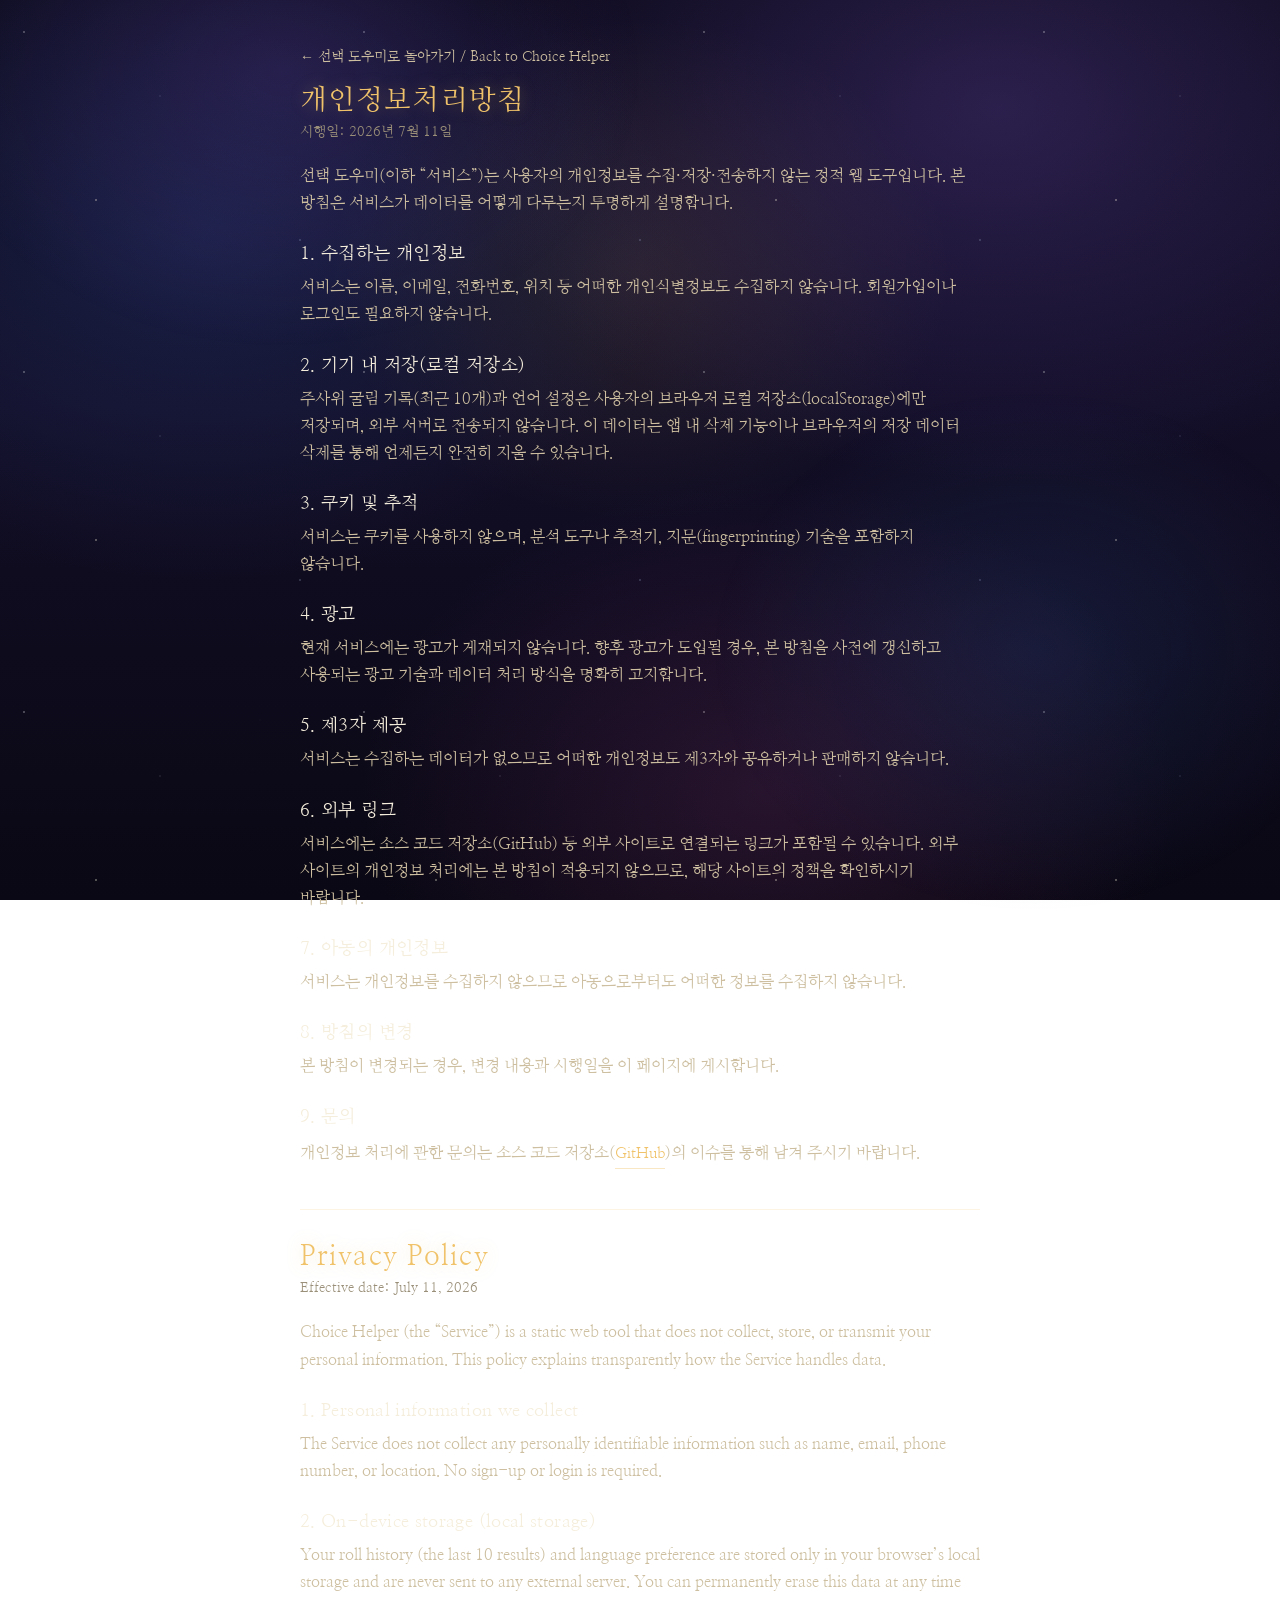
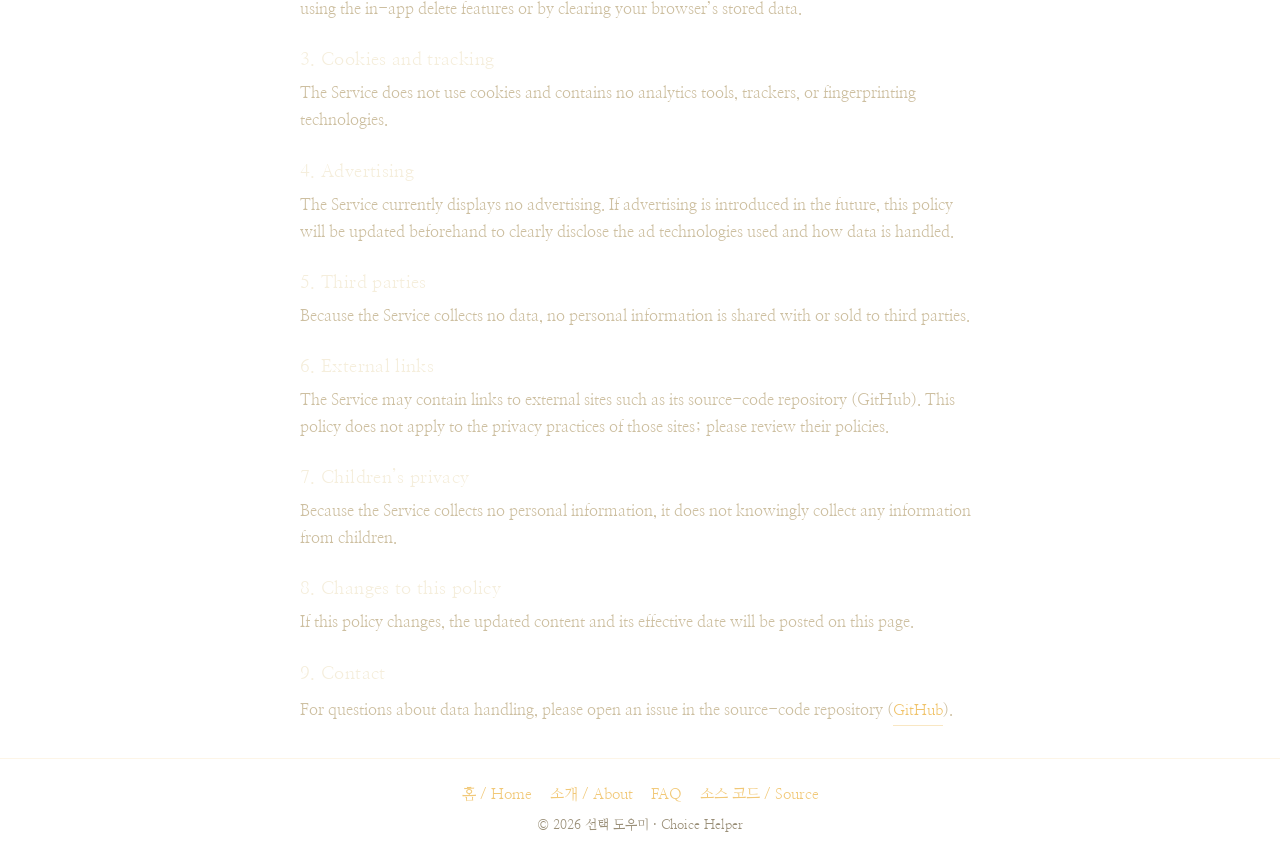
==== privacy.html @ 0b4ac053 "Revamp homepage for content quality (AdSense high-quality-site guidelines) - Add substantial origina" ====
<!DOCTYPE html>
<html lang="ko">
<head>
  <meta charset="UTF-8">
  <meta name="viewport" content="width=device-width, initial-scale=1.0, viewport-fit=cover">
  <meta name="theme-color" content="#0c0a1a">
  <title>개인정보처리방침 · 선택 도우미</title>
  <meta name="description" content="선택 도우미 개인정보처리방침 — 개인정보를 수집·전송하지 않으며, 기록과 설정은 사용자의 기기에만 저장됩니다.">
  <link rel="preload" as="font" type="font/woff2" href="fonts/nanum-myeongjo.woff2" crossorigin>
  <link rel="stylesheet" href="css/styles.css">
</head>
<body>
  <main class="app doc-app">
    <a class="doc-back" href="index.html">← 선택 도우미로 돌아가기 / Back to Choice Helper</a>

    <article class="doc">
      <h1 class="doc-title">개인정보처리방침</h1>
      <p class="doc-meta">시행일: 2026년 7월 11일</p>

      <p class="info-text">선택 도우미(이하 “서비스”)는 사용자의 개인정보를 수집·저장·전송하지 않는 정적 웹 도구입니다. 본 방침은 서비스가 데이터를 어떻게 다루는지 투명하게 설명합니다.</p>

      <h2 class="doc-h2">1. 수집하는 개인정보</h2>
      <p class="info-text">서비스는 이름, 이메일, 전화번호, 위치 등 어떠한 개인식별정보도 수집하지 않습니다. 회원가입이나 로그인도 필요하지 않습니다.</p>

      <h2 class="doc-h2">2. 기기 내 저장(로컬 저장소)</h2>
      <p class="info-text">주사위 굴림 기록(최근 10개)과 언어 설정은 사용자의 브라우저 로컬 저장소(localStorage)에만 저장되며, 외부 서버로 전송되지 않습니다. 이 데이터는 앱 내 삭제 기능이나 브라우저의 저장 데이터 삭제를 통해 언제든지 완전히 지울 수 있습니다.</p>

      <h2 class="doc-h2">3. 쿠키 및 추적</h2>
      <p class="info-text">서비스는 쿠키를 사용하지 않으며, 분석 도구나 추적기, 지문(fingerprinting) 기술을 포함하지 않습니다.</p>

      <h2 class="doc-h2">4. 광고</h2>
      <p class="info-text">현재 서비스에는 광고가 게재되지 않습니다. 향후 광고가 도입될 경우, 본 방침을 사전에 갱신하고 사용되는 광고 기술과 데이터 처리 방식을 명확히 고지합니다.</p>

      <h2 class="doc-h2">5. 제3자 제공</h2>
      <p class="info-text">서비스는 수집하는 데이터가 없으므로 어떠한 개인정보도 제3자와 공유하거나 판매하지 않습니다.</p>

      <h2 class="doc-h2">6. 외부 링크</h2>
      <p class="info-text">서비스에는 소스 코드 저장소(GitHub) 등 외부 사이트로 연결되는 링크가 포함될 수 있습니다. 외부 사이트의 개인정보 처리에는 본 방침이 적용되지 않으므로, 해당 사이트의 정책을 확인하시기 바랍니다.</p>

      <h2 class="doc-h2">7. 아동의 개인정보</h2>
      <p class="info-text">서비스는 개인정보를 수집하지 않으므로 아동으로부터도 어떠한 정보를 수집하지 않습니다.</p>

      <h2 class="doc-h2">8. 방침의 변경</h2>
      <p class="info-text">본 방침이 변경되는 경우, 변경 내용과 시행일을 이 페이지에 게시합니다.</p>

      <h2 class="doc-h2">9. 문의</h2>
      <p class="info-text">개인정보 처리에 관한 문의는 소스 코드 저장소(<a class="info-link" href="https://github.com/sh4213b-debug/choice-helper" target="_blank" rel="noopener">GitHub</a>)의 이슈를 통해 남겨 주시기 바랍니다.</p>

      <hr class="doc-rule">

      <h1 class="doc-title" lang="en">Privacy Policy</h1>
      <p class="doc-meta" lang="en">Effective date: July 11, 2026</p>

      <p class="info-text" lang="en">Choice Helper (the “Service”) is a static web tool that does not collect, store, or transmit your personal information. This policy explains transparently how the Service handles data.</p>

      <h2 class="doc-h2" lang="en">1. Personal information we collect</h2>
      <p class="info-text" lang="en">The Service does not collect any personally identifiable information such as name, email, phone number, or location. No sign-up or login is required.</p>

      <h2 class="doc-h2" lang="en">2. On-device storage (local storage)</h2>
      <p class="info-text" lang="en">Your roll history (the last 10 results) and language preference are stored only in your browser’s local storage and are never sent to any external server. You can permanently erase this data at any time using the in-app delete features or by clearing your browser’s stored data.</p>

      <h2 class="doc-h2" lang="en">3. Cookies and tracking</h2>
      <p class="info-text" lang="en">The Service does not use cookies and contains no analytics tools, trackers, or fingerprinting technologies.</p>

      <h2 class="doc-h2" lang="en">4. Advertising</h2>
      <p class="info-text" lang="en">The Service currently displays no advertising. If advertising is introduced in the future, this policy will be updated beforehand to clearly disclose the ad technologies used and how data is handled.</p>

      <h2 class="doc-h2" lang="en">5. Third parties</h2>
      <p class="info-text" lang="en">Because the Service collects no data, no personal information is shared with or sold to third parties.</p>

      <h2 class="doc-h2" lang="en">6. External links</h2>
      <p class="info-text" lang="en">The Service may contain links to external sites such as its source-code repository (GitHub). This policy does not apply to the privacy practices of those sites; please review their policies.</p>

      <h2 class="doc-h2" lang="en">7. Children’s privacy</h2>
      <p class="info-text" lang="en">Because the Service collects no personal information, it does not knowingly collect any information from children.</p>

      <h2 class="doc-h2" lang="en">8. Changes to this policy</h2>
      <p class="info-text" lang="en">If this policy changes, the updated content and its effective date will be posted on this page.</p>

      <h2 class="doc-h2" lang="en">9. Contact</h2>
      <p class="info-text" lang="en">For questions about data handling, please open an issue in the source-code repository (<a class="info-link" href="https://github.com/sh4213b-debug/choice-helper" target="_blank" rel="noopener">GitHub</a>).</p>
    </article>
  </main>

  <footer class="site-footer">
    <nav class="footer-nav" aria-label="사이트 탐색">
      <a href="index.html">홈 / Home</a>
      <a href="index.html#about">소개 / About</a>
      <a href="index.html#faq">FAQ</a>
      <a href="https://github.com/sh4213b-debug/choice-helper" target="_blank" rel="noopener">소스 코드 / Source</a>
    </nav>
    <p class="footer-copy">© 2026 선택 도우미 · Choice Helper</p>
  </footer>
</body>
</html>
---- css/styles.css ----
/* styles.css — Choice Helper
   콘셉트: "운명의 오라클" — 점술사/크리스털 오브 배경 + 금색·상아 포인트,
   명조(세리프) 타이포. 주사위는 딥 자수정 레진. 모바일 우선. */

/* 명조(세리프) 폰트 — 나눔명조(OFL, 웹 임베드·수정 허용). 로컬 번들, 외부 URL 없음 */
@font-face {
  font-family: 'Nanum Myeongjo';
  src: url('../fonts/nanum-myeongjo.woff2') format('woff2');
  font-weight: 400; font-style: normal; font-display: swap;
}

:root {
  /* 오라클 팔레트 (배경 이미지에서 추출) */
  --bg-base: #14101f;      /* fallback·오버레이 베이스 */
  --gold: #f0c36a;         /* 주 포인트: 타이틀·테두리·버튼·글로우 */
  --gold-deep: #c9932f;    /* hover·보조선 */
  --robe-blue: #2b3a7a;
  --robe-purple: #6b3fa0;  /* 주사위와 연결되는 보조 포인트 */
  --ivory: #f5eedc;        /* 본문 텍스트 */

  /* 기존 참조 유지 (주사위 CSS fallback·연출 등에서 사용) */
  --amethyst: #8b5cf6;
  --amethyst-soft: #a78bfa;
  --pink: #f472b6;
  --pink-bright: #ff7ac2;

  --text: var(--ivory);
  --text-dim: #cdbfa0;
  --text-faint: #9a8f78;
  --card: rgba(24, 18, 40, 0.55);
  --card-border: rgba(240, 195, 106, 0.25);
  --type-card-bg: rgba(24, 18, 40, 0.55);
  --type-card-border: rgba(240, 195, 106, 0.25);
  --radius: 18px;
  --shadow: 0 14px 34px rgba(0, 0, 0, 0.5);
  --serif: 'Nanum Myeongjo', "Apple SD Gothic Neo", "Noto Serif KR", serif;
}

* { box-sizing: border-box; }

/* 폼 요소(button/input 등)는 기본적으로 폰트를 상속하지 않으므로 강제 상속 */
button, input, select, textarea { font-family: inherit; }

html, body {
  margin: 0;
  padding: 0;
  min-height: 100%;
}

body {
  font-family: var(--serif);
  color: var(--text);
  /* 우주·신비 콘셉트(참고 이미지: 별하늘 속 천체) — 모두 절차적(외부 이미지 없음).
     레이어: 성운 구름 · 은은한 금빛 천체광 · 미세 별먼지 · 심우주 베이스 그라디언트 */
  background:
    radial-gradient(900px 620px at 78% 12%, rgba(120, 84, 200, 0.28), transparent 60%),
    radial-gradient(760px 560px at 16% 26%, rgba(46, 74, 150, 0.30), transparent 62%),
    radial-gradient(680px 520px at 60% 88%, rgba(150, 60, 130, 0.20), transparent 60%),
    radial-gradient(520px 420px at 50% 30%, rgba(240, 195, 106, 0.10), transparent 60%),
    /* 미세 별먼지 (촘촘한 작은 별) */
    radial-gradient(1px 1px at 40px 60px, rgba(255,255,255,0.75), transparent 60%),
    radial-gradient(1px 1px at 130px 30px, rgba(214,226,255,0.7), transparent 60%),
    radial-gradient(1px 1px at 80px 150px, rgba(255,244,214,0.7), transparent 60%),
    radial-gradient(1px 1px at 190px 110px, rgba(255,255,255,0.6), transparent 60%),
    linear-gradient(180deg, #0c0a1a 0%, #120e26 45%, #0a0814 100%);
  background-size:
    100% 100%, 100% 100%, 100% 100%, 100% 100%,
    220px 220px, 220px 220px, 220px 220px, 220px 220px,
    100% 100%;
  background-attachment: fixed;
  -webkit-font-smoothing: antialiased;
}

/* 큰 별 레이어 — 은은하게 반짝임(트윙클) */
body::before {
  content: '';
  position: fixed;
  inset: 0;
  z-index: -10;
  pointer-events: none;
  background-image:
    radial-gradient(1.6px 1.6px at 24px 32px, rgba(255,255,255,0.95), transparent 60%),
    radial-gradient(1.3px 1.3px at 160px 96px, rgba(220,230,255,0.85), transparent 60%),
    radial-gradient(1.8px 1.8px at 96px 200px, rgba(255,246,220,0.9), transparent 60%),
    radial-gradient(1.2px 1.2px at 260px 40px, rgba(255,255,255,0.8), transparent 60%),
    radial-gradient(1.5px 1.5px at 300px 240px, rgba(206,224,255,0.85), transparent 60%);
  background-size: 340px 340px;
  animation: star-twinkle 5.5s ease-in-out infinite;
}
@keyframes star-twinkle {
  0%, 100% { opacity: 0.55; }
  50%      { opacity: 1; }
}

/* 성운 하이라이트 — 아주 느리게 흐르는 천체광 */
body::after {
  content: '';
  position: fixed;
  inset: -20%;
  z-index: -9;
  pointer-events: none;
  background:
    radial-gradient(600px 460px at 30% 20%, rgba(122, 79, 200, 0.20), transparent 60%),
    radial-gradient(520px 420px at 72% 66%, rgba(56, 96, 176, 0.18), transparent 62%);
  animation: nebula-drift 28s ease-in-out infinite alternate;
}
@keyframes nebula-drift {
  0%   { transform: translate3d(0, 0, 0) scale(1); }
  100% { transform: translate3d(-3%, 2%, 0) scale(1.06); }
}

.app {
  max-width: 480px;
  margin: 0 auto;
  padding: calc(env(safe-area-inset-top) + 32px) 20px
           calc(env(safe-area-inset-bottom) + 32px);
  min-height: 100vh;
  display: flex;
  flex-direction: column;
}

.is-hidden { display: none !important; }

/* 우상단 KO/EN 토글 (§2.7) */
.lang-toggle {
  position: fixed;
  top: calc(env(safe-area-inset-top) + 14px);
  right: calc(env(safe-area-inset-right) + 16px);
  z-index: 20;
  min-width: 46px;
  padding: 7px 12px;
  border-radius: 999px;
  border: 1px solid var(--card-border);
  background: rgba(24, 18, 40, 0.6);
  -webkit-backdrop-filter: blur(8px);
  backdrop-filter: blur(8px);
  color: var(--gold);
  font-family: var(--serif);
  font-size: 16px;
  letter-spacing: 0.05em;
  cursor: pointer;
  transition: border-color 0.2s ease, background 0.2s ease;
}
.lang-toggle:hover { border-color: rgba(240, 195, 106, 0.6); }

.screen {
  flex: 1;
  display: flex;
  flex-direction: column;
}

/* ── 헤더 (명조 세리프) ── */
.app-header { text-align: center; margin-bottom: 24px; }

.app-title {
  font-family: var(--serif);
  font-size: 34px;
  font-weight: 400;
  line-height: 1.1;
  margin: 0 0 4px;
  letter-spacing: 0.06em;
  color: var(--gold);
  text-shadow: 0 0 18px rgba(240, 195, 106, 0.5), 0 2px 6px rgba(0, 0, 0, 0.5);
}

.screen-title {
  font-family: var(--serif);
  font-size: 25px;
  font-weight: 400;
  margin: 0 0 2px;
  letter-spacing: 0.04em;
  color: var(--gold);
  text-shadow: 0 0 14px rgba(240, 195, 106, 0.35);
}

.app-subtitle {
  margin: 0;
  color: var(--text-dim);
  font-size: 15px;
  letter-spacing: 0.02em;
}

/* ── 선택 타입 카드 (가로 배치, §3.2) ── */
/* 데스크톱·태블릿: 한 줄 4개 / 좁은 모바일(≤480px): 2×2 */
.type-grid {
  display: grid;
  grid-template-columns: repeat(2, minmax(0, 1fr)); /* 2×2, 네 카드 항상 동일 폭 */
  justify-items: stretch;
  gap: 14px;
  width: 100%;
  max-width: 360px;   /* 카드 그룹을 아담하게 묶어 화면 정중앙 배치 */
  margin: 0 auto;     /* 수평 정중앙 (수직 정렬은 히어로가 담당) */
}

/* 반투명 다크 글래스 + 금색 테두리 */
.type-card {
  display: flex;
  flex-direction: column;
  align-items: center;
  justify-content: flex-start;
  gap: 10px;
  min-height: 168px;
  padding: 22px 14px;
  border: 1px solid var(--type-card-border);
  border-radius: 22px;
  background: var(--type-card-bg);
  -webkit-backdrop-filter: blur(12px);
  backdrop-filter: blur(12px);
  color: var(--text);
  cursor: pointer;
  text-align: center;
  box-shadow: 0 8px 22px rgba(0, 0, 0, 0.45);
  transition: transform 0.16s ease, box-shadow 0.2s ease, border-color 0.2s ease;
}

.type-card:hover {
  transform: translateY(-5px);
  box-shadow: 0 18px 38px rgba(0, 0, 0, 0.55), 0 0 20px rgba(240, 195, 106, 0.15);
  border-color: rgba(240, 195, 106, 0.6);
}
.type-card:active { transform: translateY(-2px) scale(0.99); }

/* 큰 표기 글리프(명조 세리프, 금색). 구분자는 작고 연하게 */
.type-card__glyph {
  font-family: var(--serif);
  font-weight: 400;
  font-size: 34px;
  line-height: 1;
  letter-spacing: 0.03em;
  margin-top: 8px;
  color: var(--gold);
}
.type-card__glyph em {
  font-style: normal;
  font-size: 16px;
  color: rgba(240, 195, 106, 0.45);
  margin: 0 4px;
  vertical-align: middle;
}

.type-card__sub {
  font-size: 10px;
  font-weight: 600;
  letter-spacing: 0.22em;
  color: rgba(240, 195, 106, 0.7);
}

.type-card__ko {
  margin-top: auto;
  font-size: 15px;
  color: var(--ivory);
}

@media (max-width: 480px) {
  .type-grid { gap: 12px; max-width: none; } /* 좁은 화면에선 폭 꽉 채움 */
  .type-card { min-height: 150px; padding: 20px 12px; }
  .type-card__glyph { font-size: 30px; }
}

/* ── 메인 배경 위 천체 포커스광 + 가독성 오버레이 ── */
/* 전역 우주 배경은 body에 있고, home에서는 중앙 천체광을 얹는다. */
.screen--home { position: relative; }

.screen--home::before,
.screen--home::after {
  content: '';
  position: fixed;
  inset: 0;
  pointer-events: none;
}
/* 상단 중앙의 천체(오브) 포커스광 — 보라+금빛 */
.screen--home::before {
  z-index: -3;
  background:
    radial-gradient(360px 360px at 50% 26%, rgba(240, 195, 106, 0.16), transparent 62%),
    radial-gradient(520px 520px at 50% 24%, rgba(123, 79, 200, 0.22), transparent 65%);
}
/* 하단(카드 영역) 가독성 확보용 어두운 그라데이션 */
.screen--home::after {
  z-index: -2;
  background: linear-gradient(
    180deg,
    rgba(10, 8, 20, 0) 0%,
    rgba(10, 8, 20, 0.15) 40%,
    rgba(10, 8, 20, 0.6) 78%,
    rgba(10, 8, 20, 0.85) 100%
  );
}

/* 중앙 천체 글로우 (금빛 펄스 오브) */
.oracle-glow {
  position: fixed;
  top: 26%;
  left: 50%;
  width: 280px;
  height: 280px;
  transform: translate(-50%, -50%);
  border-radius: 50%;
  background: radial-gradient(
    circle,
    rgba(240, 195, 106, 0.42) 0%,
    rgba(200, 150, 240, 0.2) 38%,
    rgba(240, 195, 106, 0) 72%
  );
  filter: blur(12px);
  pointer-events: none;
  z-index: -1;
  animation: orb-pulse 3.6s ease-in-out infinite;
}
@keyframes orb-pulse {
  0%, 100% { opacity: 0.5; transform: translate(-50%, -50%) scale(1); }
  50%      { opacity: 0.9; transform: translate(-50%, -50%) scale(1.12); }
}

/* home 레이아웃: 히어로(도구)는 첫 화면에 꽉 차게, 소개 콘텐츠는 그 아래로 */
.home-hero {
  min-height: 86vh;
  display: flex;
  flex-direction: column;
  justify-content: center;
  align-items: stretch;
  gap: 22px;
}
.home-hero .app-header { margin-bottom: 0; }

/* 아래 콘텐츠로 유도하는 스크롤 큐 */
.scroll-cue {
  margin: 6px 0 0;
  text-align: center;
  font-size: 13px;
  letter-spacing: 0.04em;
  color: var(--text-faint);
  animation: cue-bob 2.4s ease-in-out infinite;
}
.scroll-cue::after { content: ' ⌄'; }
@keyframes cue-bob {
  0%, 100% { opacity: 0.5; transform: translateY(0); }
  50%      { opacity: 1; transform: translateY(3px); }
}

@media (prefers-reduced-motion: reduce) {
  .scroll-cue { animation: none; }
  .oracle-glow,
  body::before,
  body::after { animation: none; }
  .type-card, .btn { transition: none; }
}

/* ── 라벨 입력 ── */
.label-form {
  display: flex;
  flex-direction: column;
  gap: 22px;
  margin-top: 12px;
}

.label-inputs {
  display: flex;
  flex-direction: column;
  gap: 12px;
}

.label-input {
  display: flex;
  align-items: center;
  gap: 12px;
}

.label-input__badge {
  flex: 0 0 auto;
  width: 38px;
  height: 38px;
  display: grid;
  place-items: center;
  border-radius: 12px;
  font-size: 20px;
  color: var(--gold);
  background: rgba(240, 195, 106, 0.12);
  border: 1px solid rgba(240, 195, 106, 0.3);
}

.label-input__field {
  flex: 1;
  padding: 13px 14px;
  border-radius: 12px;
  border: 1px solid var(--card-border);
  background: rgba(20, 11, 36, 0.6);
  color: var(--text);
  font-size: 16px; /* iOS 자동 확대 방지 */
  outline: none;
  transition: border-color 0.2s ease;
}

.label-input__field::placeholder { color: rgba(185, 169, 217, 0.55); }
.label-input__field:focus { border-color: var(--amethyst); }

.label-actions {
  display: flex;
  flex-direction: column;
  gap: 10px;
}

/* ── 공통 버튼 ── */
.btn {
  width: 100%;
  padding: 14px 18px;
  border-radius: 14px;
  font-family: var(--serif);
  font-size: 17px;
  font-weight: 400;
  letter-spacing: 0.04em;
  cursor: pointer;
  border: 1px solid transparent;
  transition: transform 0.12s ease, filter 0.2s ease;
}

.btn:active { transform: scale(0.98); }

/* 주요 버튼: 금색 (오라클 포인트) */
.btn--primary {
  color: #2a1c08;
  background: linear-gradient(120deg, var(--gold), var(--gold-deep));
  box-shadow: 0 6px 18px rgba(201, 147, 47, 0.3);
}
.btn--primary:hover { filter: brightness(1.06); }

.btn--ghost {
  color: var(--ivory);
  background: transparent;
  border-color: var(--card-border);
}
.btn--ghost:hover { background: rgba(240, 195, 106, 0.1); }

.link-back {
  margin-top: 20px;
  align-self: center;
  background: none;
  border: none;
  color: var(--text-dim);
  font-size: 14px;
  cursor: pointer;
}

/* ── 3D 주사위 스테이지 ── */
.dice-stage {
  position: relative;
  width: 100%;
  height: 260px;
  margin: 4px 0 18px;
  display: flex;
  align-items: center;
  justify-content: center;
  touch-action: manipulation;
}

.dice-canvas {
  display: block;
  width: 100%;
  height: 100%;
  position: relative;
  z-index: 1;
}

/* 주사위 아래 은은한 보라 글로우 (§7) */
.dice-glow {
  position: absolute;
  left: 50%;
  top: 52%;
  width: 78%;
  height: 78%;
  transform: translate(-50%, -50%);
  border-radius: 50%;
  background: radial-gradient(
    circle,
    rgba(139, 92, 246, 0.42) 0%,
    rgba(192, 38, 211, 0.18) 42%,
    rgba(139, 92, 246, 0) 70%
  );
  filter: blur(8px);
  pointer-events: none;
  z-index: 0;
}

.dice-hint {
  position: absolute;
  bottom: -2px;
  left: 0;
  right: 0;
  margin: 0;
  text-align: center;
  font-size: 12px;
  color: var(--text-faint);
  pointer-events: none;
}

/* CSS fallback (WebGL 미지원) — 연출 상세는 v0.2.3 */
.dice-fallback {
  position: absolute;
  inset: 0;
  display: flex;
  align-items: center;
  justify-content: center;
}

.dice-fallback__cube {
  width: 96px;
  height: 96px;
  display: grid;
  place-items: center;
  border-radius: 18px;
  font-family: Georgia, serif;
  font-size: 40px;
  color: #f0b27a;
  background: linear-gradient(145deg, rgba(123, 47, 190, 0.55), rgba(58, 24, 90, 0.75));
  border: 1px solid rgba(167, 139, 250, 0.4);
  box-shadow: 0 10px 30px rgba(0, 0, 0, 0.5), inset 0 0 24px rgba(139, 92, 246, 0.35);
  transition: transform 0.12s ease, box-shadow 0.2s ease;
}

.dice-fallback__cube.is-rolling { animation: dice-shake 0.35s linear infinite; }
.dice-fallback__cube.is-settle { animation: dice-settle 0.24s ease-out; }
.dice-fallback__cube.is-nat20 {
  color: #ffe08a;
  box-shadow: 0 0 34px rgba(255, 209, 122, 0.85), inset 0 0 26px rgba(255, 209, 122, 0.6);
  border-color: rgba(255, 209, 122, 0.9);
}
.dice-fallback__cube.is-nat1 {
  color: #ff8a8a;
  box-shadow: 0 0 30px rgba(255, 43, 59, 0.7), inset 0 0 22px rgba(120, 20, 30, 0.8);
  border-color: rgba(255, 43, 59, 0.8);
}

@keyframes dice-shake {
  0%   { transform: rotate(0deg)   translate(0, 0); }
  25%  { transform: rotate(8deg)   translate(2px, -2px); }
  50%  { transform: rotate(-6deg)  translate(-2px, 2px); }
  75%  { transform: rotate(5deg)   translate(1px, 1px); }
  100% { transform: rotate(0deg)   translate(0, 0); }
}
@keyframes dice-settle {
  0%   { transform: scale(1.12); }
  60%  { transform: scale(0.97); }
  100% { transform: scale(1); }
}

.dice-caption {
  position: absolute;
  top: 4px;
  left: 0;
  right: 0;
  margin: 0;
  text-align: center;
  font-size: 13px;
  font-weight: 600;
  color: var(--text-dim);
  pointer-events: none;
}

/* ── 결과 ── */
.tie-banner {
  margin: 0 0 16px;
  padding: 12px 16px;
  border-radius: 12px;
  text-align: center;
  font-weight: 700;
  color: var(--pink-bright);
  background: rgba(244, 114, 182, 0.14);
  border: 1px solid rgba(244, 114, 182, 0.4);
}

.result-list {
  display: flex;
  flex-direction: column;
  gap: 12px;
  margin-bottom: 24px;
}

.result-card {
  padding: 18px 20px;
  border-radius: var(--radius);
  border: 1px solid var(--card-border);
  background: var(--card);
  box-shadow: var(--shadow);
}

.result-card__name {
  font-size: 15px;
  color: var(--text-dim);
  margin-bottom: 6px;
}

.result-card__grade {
  font-size: 26px;
  font-weight: 800;
  letter-spacing: -0.01em;
}

/* 등급별 색 구분 (내추럴20/1의 특별 연출은 v0.2 예정) */
.result-card--nat20 {
  border-color: rgba(255, 209, 102, 0.7);
  background: linear-gradient(135deg, rgba(255, 209, 102, 0.18), rgba(244, 114, 182, 0.14));
}
.result-card--nat20 .result-card__grade { color: #ffd166; }

.result-card--t7 .result-card__grade,
.result-card--t6 .result-card__grade { color: var(--pink-bright); }
.result-card--t5 .result-card__grade,
.result-card--t4 .result-card__grade { color: var(--amethyst-soft); }
.result-card--t3 .result-card__grade,
.result-card--t2 .result-card__grade { color: var(--text-dim); }

.result-card--nat1 {
  border-color: rgba(120, 120, 140, 0.5);
  background: rgba(40, 30, 60, 0.5);
}
.result-card--nat1 .result-card__grade { color: #9aa0b5; }

.result-actions {
  display: flex;
  flex-direction: column;
  gap: 10px;
  margin-top: auto;
}

/* ── 홈: 지난 기록 링크 ── */
.link-subtle {
  margin: 18px auto 0;
  display: block;
  background: none;
  border: none;
  color: var(--gold);
  font-family: var(--serif);
  font-size: 17px;
  letter-spacing: 0.03em;
  opacity: 0.85;
  cursor: pointer;
}
.link-subtle:hover { opacity: 1; text-decoration: underline; }

/* ── 히스토리 ── */
.history-list {
  display: flex;
  flex-direction: column;
  gap: 10px;
  margin-top: 8px;
}

.history-item {
  display: flex;
  align-items: center;
  gap: 12px;
  padding: 14px 16px;
  border-radius: 14px;
  border: 1px solid var(--card-border);
  background: rgba(24, 18, 40, 0.55);
  -webkit-backdrop-filter: blur(8px);
  backdrop-filter: blur(8px);
}

.history-item__main { flex: 1; min-width: 0; }

.history-item__summary {
  font-size: 17px;
  color: var(--ivory);
  line-height: 1.35;
  word-break: keep-all;
}

.history-item__time {
  margin-top: 3px;
  font-size: 13px;
  color: var(--text-faint);
}

.history-item__del {
  flex: 0 0 auto;
  width: 34px;
  height: 34px;
  border-radius: 10px;
  border: 1px solid var(--card-border);
  background: transparent;
  color: var(--text-dim);
  font-size: 20px;
  line-height: 1;
  cursor: pointer;
  transition: background 0.2s ease, color 0.2s ease;
}
.history-item__del:hover {
  background: rgba(244, 114, 182, 0.14);
  color: #ff9ad8;
  border-color: rgba(244, 114, 182, 0.4);
}

.history-empty {
  text-align: center;
  color: var(--text-faint);
  font-size: 18px;
  margin-top: 40px;
}

/* ── v0.5 반응형 보강 ── */
/* 낮은 높이(가로 모드 등): 세로 여백 축소로 카드가 잘리지 않게 */
@media (max-height: 620px) {
  .screen--home .app-header { margin-top: 3vh; }
  .screen--home .type-grid { margin-bottom: 2vh; }
  .app-header { margin-bottom: 14px; }
  .dice-stage { height: 200px; }
  .app-title { font-size: 28px; }
}
/* 넓은 화면: 앱 폭은 유지하되 상단 여백을 조금 더 */
@media (min-width: 900px) {
  .app { padding-top: calc(env(safe-area-inset-top) + 48px); }
}

/* ── 홈: 서비스 소개·안내 콘텐츠 (고품질 콘텐츠) ── */
.home-content {
  display: flex;
  flex-direction: column;
  gap: 30px;
  padding: 20px 0 8px;
}

.info-section {
  padding: 22px 20px;
  border: 1px solid var(--card-border);
  border-radius: var(--radius);
  background: rgba(18, 14, 32, 0.55);
  -webkit-backdrop-filter: blur(8px);
  backdrop-filter: blur(8px);
  box-shadow: 0 8px 24px rgba(0, 0, 0, 0.35);
  scroll-margin-top: 16px;
}

.info-title {
  font-family: var(--serif);
  font-size: 21px;
  font-weight: 400;
  margin: 0 0 12px;
  letter-spacing: 0.03em;
  color: var(--gold);
}

.info-text {
  margin: 0 0 12px;
  font-size: 15.5px;
  line-height: 1.75;
  color: var(--ivory);
  word-break: keep-all;
}
.info-text:last-child { margin-bottom: 0; }

.info-link {
  display: inline-block;
  margin-top: 4px;
  color: var(--gold);
  font-size: 15px;
  text-decoration: none;
  border-bottom: 1px solid rgba(240, 195, 106, 0.4);
  padding-bottom: 1px;
}
.info-link:hover { color: #ffdd94; border-bottom-color: var(--gold); }

/* 사용법 단계 */
.step-list {
  list-style: none;
  margin: 0;
  padding: 0;
  display: flex;
  flex-direction: column;
  gap: 16px;
}
.step {
  display: flex;
  gap: 14px;
  align-items: flex-start;
}
.step__num {
  flex: 0 0 auto;
  width: 32px;
  height: 32px;
  display: grid;
  place-items: center;
  border-radius: 50%;
  font-size: 16px;
  color: var(--gold);
  background: rgba(240, 195, 106, 0.12);
  border: 1px solid rgba(240, 195, 106, 0.35);
}
.step__t {
  margin: 4px 0 4px;
  font-size: 16px;
  font-weight: 400;
  color: var(--ivory);
}
.step__d {
  margin: 0;
  font-size: 14.5px;
  line-height: 1.65;
  color: var(--text-dim);
  word-break: keep-all;
}

/* 등급표 */
.grade-table-wrap { overflow-x: auto; margin-top: 6px; }
.grade-table {
  width: 100%;
  border-collapse: collapse;
  font-size: 14.5px;
}
.grade-table th,
.grade-table td {
  padding: 10px 8px;
  text-align: left;
  border-bottom: 1px solid rgba(240, 195, 106, 0.14);
}
.grade-table th {
  font-weight: 400;
  font-size: 12.5px;
  letter-spacing: 0.06em;
  color: rgba(240, 195, 106, 0.75);
  text-transform: uppercase;
}
.grade-cell--range { color: var(--text-dim); font-variant-numeric: tabular-nums; white-space: nowrap; }
.grade-cell--prob { color: var(--text-faint); text-align: right; font-variant-numeric: tabular-nums; white-space: nowrap; }
.grade-cell--name { color: var(--ivory); }
.grade-cell--name span:last-child { vertical-align: middle; }
.grade-dot {
  display: inline-block;
  width: 10px; height: 10px;
  margin-right: 9px;
  border-radius: 50%;
  vertical-align: middle;
  background: var(--text-dim);
}
/* 등급별 색 (결과 카드 팔레트와 통일) */
.grade-dot--nat20 { background: #ffd166; box-shadow: 0 0 8px rgba(255, 209, 102, 0.7); }
.grade-dot--t7 { background: #ff9ad8; }
.grade-dot--t6 { background: #f472b6; }
.grade-dot--t5 { background: #c79bff; }
.grade-dot--t4 { background: #a78bfa; }
.grade-dot--t3 { background: #9a8fb0; }
.grade-dot--t2 { background: #7f77a0; }
.grade-dot--nat1 { background: #6b6a86; }

/* FAQ */
.faq { display: flex; flex-direction: column; gap: 16px; }
.faq__item { padding-bottom: 14px; border-bottom: 1px solid rgba(240, 195, 106, 0.12); }
.faq__item:last-child { border-bottom: none; padding-bottom: 0; }
.faq__q {
  margin: 0 0 6px;
  font-size: 16px;
  font-weight: 400;
  color: var(--gold);
  word-break: keep-all;
}
.faq__a {
  margin: 0;
  font-size: 14.5px;
  line-height: 1.7;
  color: var(--text-dim);
  word-break: keep-all;
}

/* ── 사이트 푸터 (전 화면 공통 탐색) ── */
.site-footer {
  border-top: 1px solid rgba(240, 195, 106, 0.16);
  padding: 26px 20px calc(env(safe-area-inset-bottom) + 30px);
  text-align: center;
}
.footer-tagline {
  margin: 0 0 14px;
  font-family: var(--serif);
  font-size: 16px;
  letter-spacing: 0.04em;
  color: var(--text-dim);
}
.footer-nav {
  display: flex;
  flex-wrap: wrap;
  justify-content: center;
  gap: 8px 18px;
  margin-bottom: 14px;
}
.footer-nav a {
  color: var(--gold);
  font-size: 14.5px;
  text-decoration: none;
  opacity: 0.9;
}
.footer-nav a:hover { opacity: 1; text-decoration: underline; }
.footer-copy {
  margin: 0;
  font-size: 13px;
  color: var(--text-faint);
}

/* 좁은 화면: 소개 콘텐츠 여백 축소 */
@media (max-width: 480px) {
  .info-section { padding: 20px 16px; }
  .info-title { font-size: 20px; }
}

/* ── 정보 문서 페이지 (개인정보처리방침 등) ── */
.doc-app { max-width: 720px; }
.doc-back {
  display: inline-block;
  margin-bottom: 18px;
  color: var(--text-dim);
  font-size: 14px;
  text-decoration: none;
}
.doc-back:hover { color: var(--gold); }
.doc-title {
  font-family: var(--serif);
  font-size: 28px;
  font-weight: 400;
  letter-spacing: 0.04em;
  color: var(--gold);
  margin: 0 0 4px;
  text-shadow: 0 0 16px rgba(240, 195, 106, 0.35);
}
.doc-meta {
  margin: 0 0 22px;
  font-size: 14px;
  color: var(--text-faint);
}
.doc-h2 {
  font-family: var(--serif);
  font-size: 18px;
  font-weight: 400;
  letter-spacing: 0.02em;
  color: var(--ivory);
  margin: 26px 0 8px;
}
.doc .info-text { color: var(--text-dim); }
.doc-rule {
  border: none;
  border-top: 1px solid rgba(240, 195, 106, 0.18);
  margin: 40px 0 30px;
}
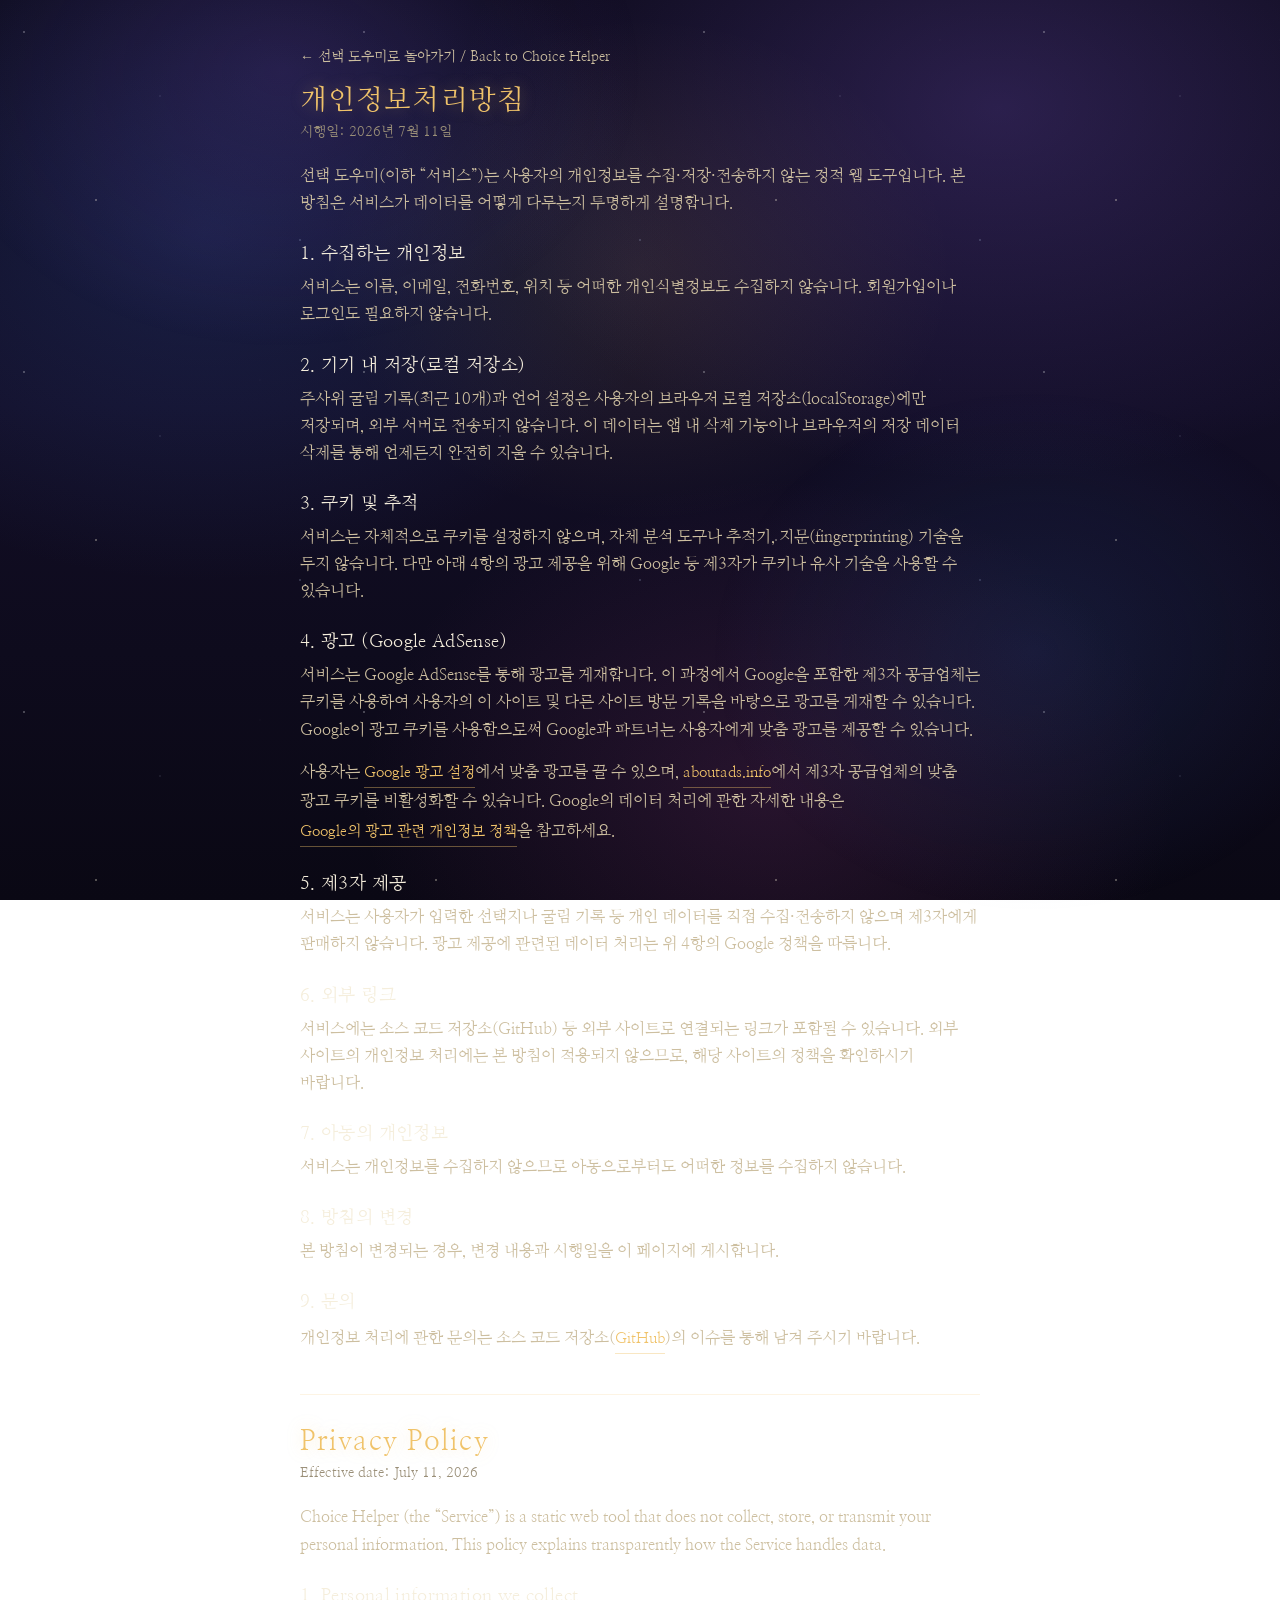
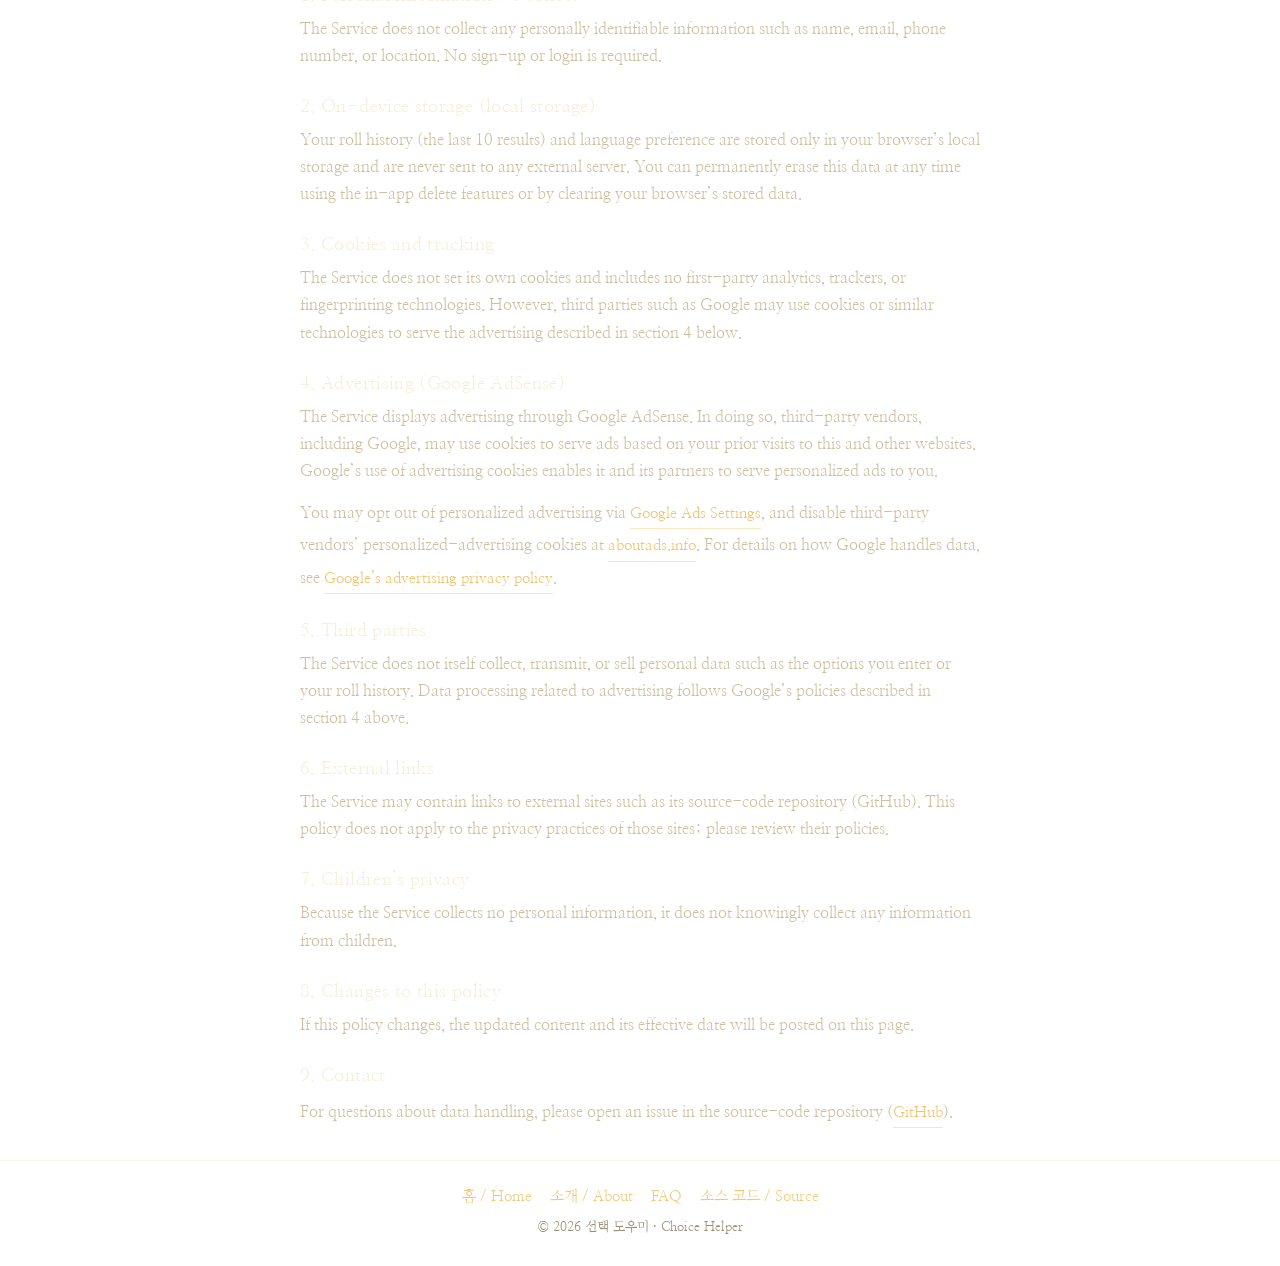
==== commit b91bb5bd: "Add Google AdSense (owner-directed) + update privacy disclosures - Add AdSense loader script to <hea" ====
--- a/privacy.html
+++ b/privacy.html
@@ -5,7 +5,10 @@
   <meta name="viewport" content="width=device-width, initial-scale=1.0, viewport-fit=cover">
   <meta name="theme-color" content="#0c0a1a">
   <title>개인정보처리방침 · 선택 도우미</title>
-  <meta name="description" content="선택 도우미 개인정보처리방침 — 개인정보를 수집·전송하지 않으며, 기록과 설정은 사용자의 기기에만 저장됩니다.">
+  <meta name="description" content="선택 도우미 개인정보처리방침 — 저희가 직접 수집하는 개인정보는 없으며, 기록과 설정은 기기에만 저장됩니다. 광고는 Google AdSense를 통해 게재됩니다.">
+  <!-- Google AdSense (소유자 지시로 게재) -->
+  <script async src="https://pagead2.googlesyndication.com/pagead/js/adsbygoogle.js?client=ca-pub-7162141013722955"
+       crossorigin="anonymous"></script>
   <link rel="preload" as="font" type="font/woff2" href="fonts/nanum-myeongjo.woff2" crossorigin>
   <link rel="stylesheet" href="css/styles.css">
 </head>
@@ -26,13 +29,14 @@
       <p class="info-text">주사위 굴림 기록(최근 10개)과 언어 설정은 사용자의 브라우저 로컬 저장소(localStorage)에만 저장되며, 외부 서버로 전송되지 않습니다. 이 데이터는 앱 내 삭제 기능이나 브라우저의 저장 데이터 삭제를 통해 언제든지 완전히 지울 수 있습니다.</p>
 
       <h2 class="doc-h2">3. 쿠키 및 추적</h2>
-      <p class="info-text">서비스는 쿠키를 사용하지 않으며, 분석 도구나 추적기, 지문(fingerprinting) 기술을 포함하지 않습니다.</p>
+      <p class="info-text">서비스는 자체적으로 쿠키를 설정하지 않으며, 자체 분석 도구나 추적기, 지문(fingerprinting) 기술을 두지 않습니다. 다만 아래 4항의 광고 제공을 위해 Google 등 제3자가 쿠키나 유사 기술을 사용할 수 있습니다.</p>
 
-      <h2 class="doc-h2">4. 광고</h2>
-      <p class="info-text">현재 서비스에는 광고가 게재되지 않습니다. 향후 광고가 도입될 경우, 본 방침을 사전에 갱신하고 사용되는 광고 기술과 데이터 처리 방식을 명확히 고지합니다.</p>
+      <h2 class="doc-h2">4. 광고 (Google AdSense)</h2>
+      <p class="info-text">서비스는 Google AdSense를 통해 광고를 게재합니다. 이 과정에서 Google을 포함한 제3자 공급업체는 쿠키를 사용하여 사용자의 이 사이트 및 다른 사이트 방문 기록을 바탕으로 광고를 게재할 수 있습니다. Google이 광고 쿠키를 사용함으로써 Google과 파트너는 사용자에게 맞춤 광고를 제공할 수 있습니다.</p>
+      <p class="info-text">사용자는 <a class="info-link" href="https://www.google.com/settings/ads" target="_blank" rel="noopener">Google 광고 설정</a>에서 맞춤 광고를 끌 수 있으며, <a class="info-link" href="https://www.aboutads.info/choices/" target="_blank" rel="noopener">aboutads.info</a>에서 제3자 공급업체의 맞춤 광고 쿠키를 비활성화할 수 있습니다. Google의 데이터 처리에 관한 자세한 내용은 <a class="info-link" href="https://policies.google.com/technologies/partner-sites" target="_blank" rel="noopener">Google의 광고 관련 개인정보 정책</a>을 참고하세요.</p>
 
       <h2 class="doc-h2">5. 제3자 제공</h2>
-      <p class="info-text">서비스는 수집하는 데이터가 없으므로 어떠한 개인정보도 제3자와 공유하거나 판매하지 않습니다.</p>
+      <p class="info-text">서비스는 사용자가 입력한 선택지나 굴림 기록 등 개인 데이터를 직접 수집·전송하지 않으며 제3자에게 판매하지 않습니다. 광고 제공에 관련된 데이터 처리는 위 4항의 Google 정책을 따릅니다.</p>
 
       <h2 class="doc-h2">6. 외부 링크</h2>
       <p class="info-text">서비스에는 소스 코드 저장소(GitHub) 등 외부 사이트로 연결되는 링크가 포함될 수 있습니다. 외부 사이트의 개인정보 처리에는 본 방침이 적용되지 않으므로, 해당 사이트의 정책을 확인하시기 바랍니다.</p>
@@ -60,13 +64,14 @@
       <p class="info-text" lang="en">Your roll history (the last 10 results) and language preference are stored only in your browser’s local storage and are never sent to any external server. You can permanently erase this data at any time using the in-app delete features or by clearing your browser’s stored data.</p>
 
       <h2 class="doc-h2" lang="en">3. Cookies and tracking</h2>
-      <p class="info-text" lang="en">The Service does not use cookies and contains no analytics tools, trackers, or fingerprinting technologies.</p>
+      <p class="info-text" lang="en">The Service does not set its own cookies and includes no first-party analytics, trackers, or fingerprinting technologies. However, third parties such as Google may use cookies or similar technologies to serve the advertising described in section 4 below.</p>
 
-      <h2 class="doc-h2" lang="en">4. Advertising</h2>
-      <p class="info-text" lang="en">The Service currently displays no advertising. If advertising is introduced in the future, this policy will be updated beforehand to clearly disclose the ad technologies used and how data is handled.</p>
+      <h2 class="doc-h2" lang="en">4. Advertising (Google AdSense)</h2>
+      <p class="info-text" lang="en">The Service displays advertising through Google AdSense. In doing so, third-party vendors, including Google, may use cookies to serve ads based on your prior visits to this and other websites. Google’s use of advertising cookies enables it and its partners to serve personalized ads to you.</p>
+      <p class="info-text" lang="en">You may opt out of personalized advertising via <a class="info-link" href="https://www.google.com/settings/ads" target="_blank" rel="noopener">Google Ads Settings</a>, and disable third-party vendors’ personalized-advertising cookies at <a class="info-link" href="https://www.aboutads.info/choices/" target="_blank" rel="noopener">aboutads.info</a>. For details on how Google handles data, see <a class="info-link" href="https://policies.google.com/technologies/partner-sites" target="_blank" rel="noopener">Google’s advertising privacy policy</a>.</p>
 
       <h2 class="doc-h2" lang="en">5. Third parties</h2>
-      <p class="info-text" lang="en">Because the Service collects no data, no personal information is shared with or sold to third parties.</p>
+      <p class="info-text" lang="en">The Service does not itself collect, transmit, or sell personal data such as the options you enter or your roll history. Data processing related to advertising follows Google’s policies described in section 4 above.</p>
 
       <h2 class="doc-h2" lang="en">6. External links</h2>
       <p class="info-text" lang="en">The Service may contain links to external sites such as its source-code repository (GitHub). This policy does not apply to the privacy practices of those sites; please review their policies.</p>
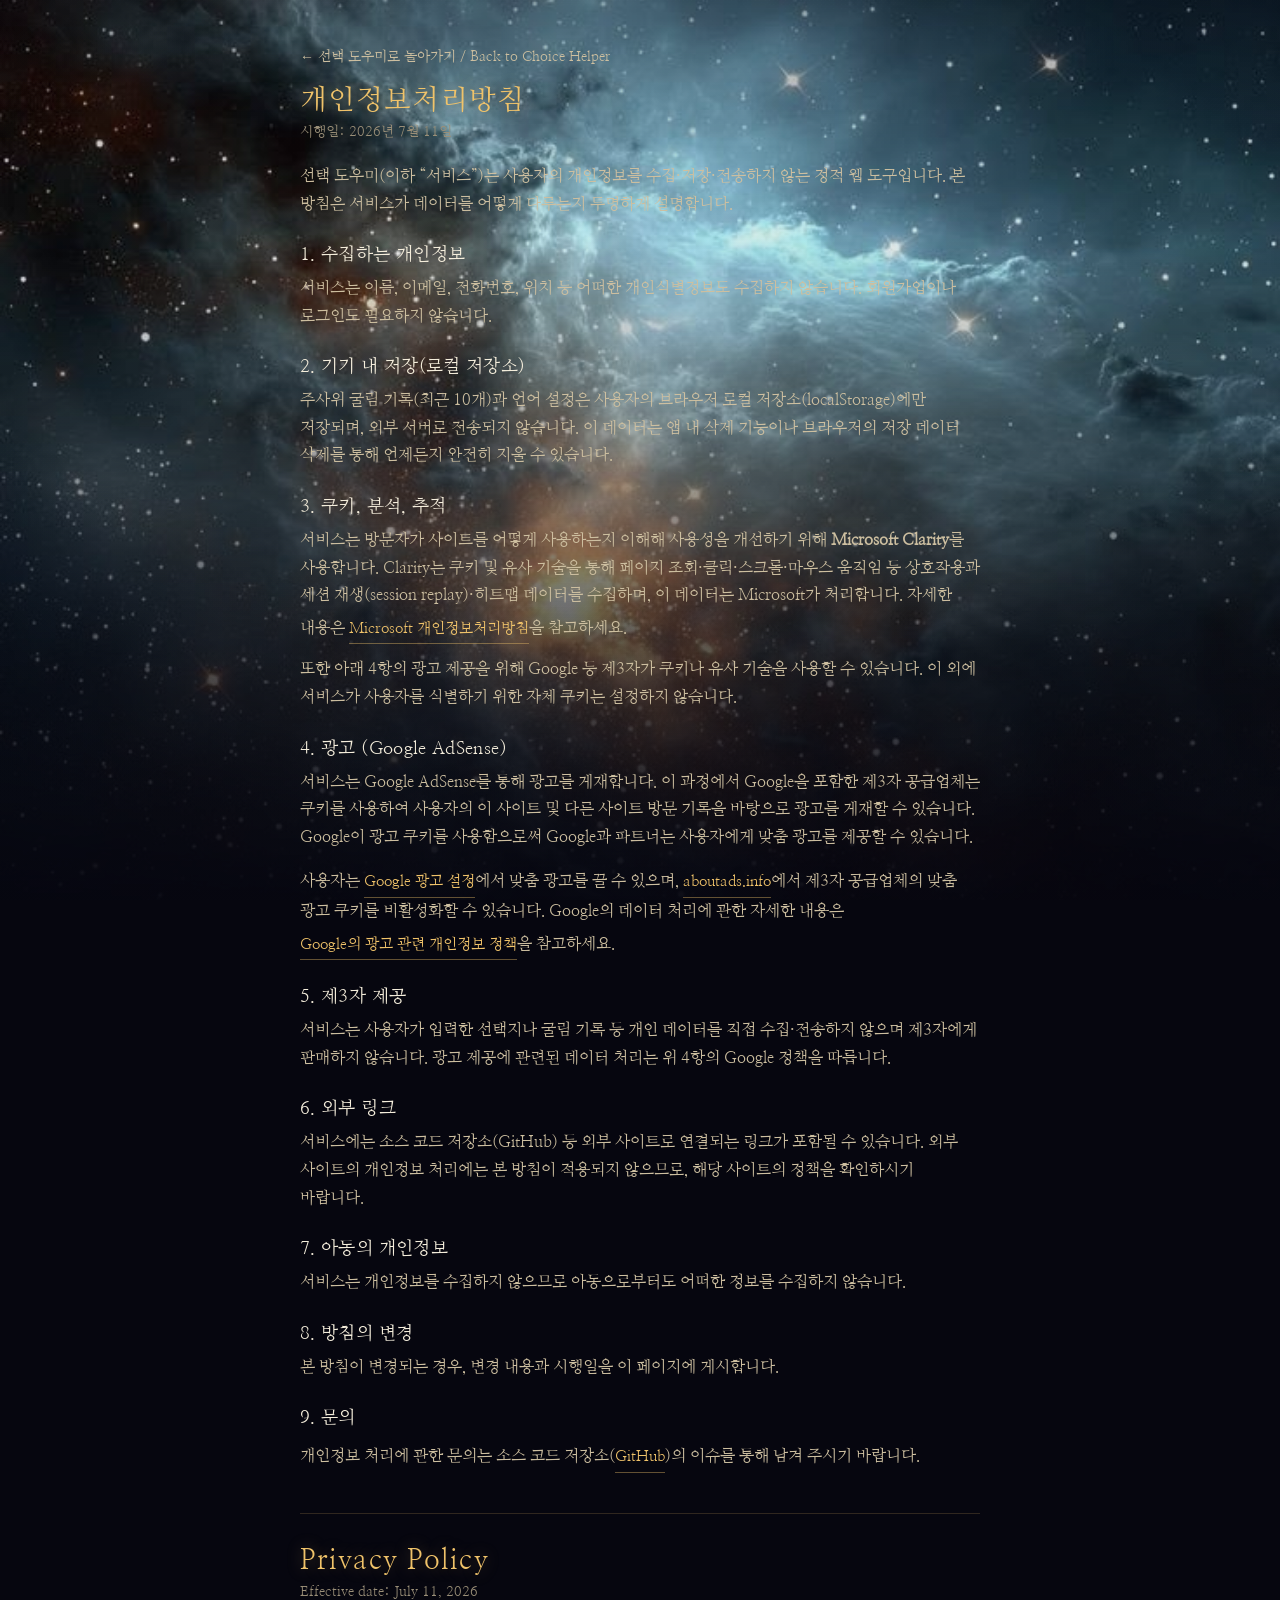
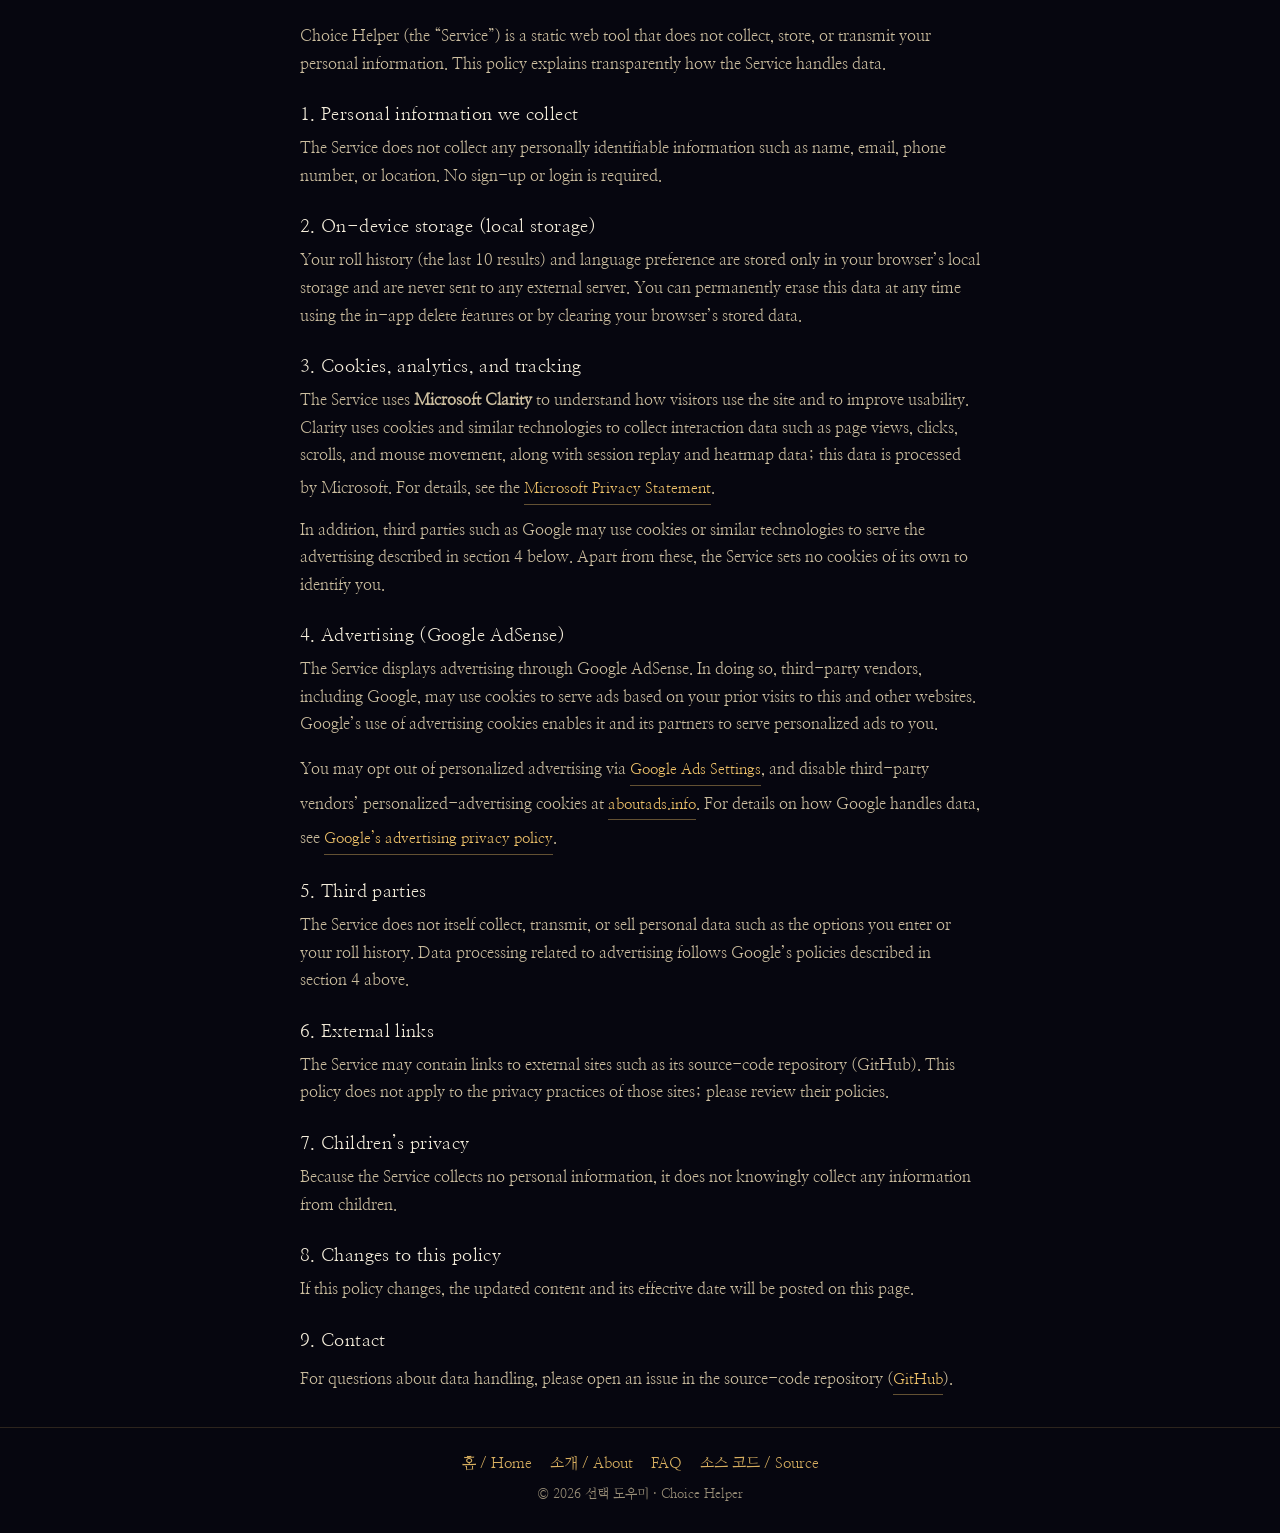
==== commit 8cae1cae: "Add Microsoft Clarity analytics (owner-directed) + update privacy disclosures - Add Clarity tag (xku" ====
--- a/privacy.html
+++ b/privacy.html
@@ -9,6 +9,14 @@
   <!-- Google AdSense (소유자 지시로 게재) -->
   <script async src="https://pagead2.googlesyndication.com/pagead/js/adsbygoogle.js?client=ca-pub-7162141013722955"
        crossorigin="anonymous"></script>
+  <!-- Microsoft Clarity — 사용 행동 분석(소유자 지시) -->
+  <script type="text/javascript">
+    (function(c,l,a,r,i,t,y){
+        c[a]=c[a]||function(){(c[a].q=c[a].q||[]).push(arguments)};
+        t=l.createElement(r);t.async=1;t.src="https://www.clarity.ms/tag/"+i;
+        y=l.getElementsByTagName(r)[0];y.parentNode.insertBefore(t,y);
+    })(window, document, "clarity", "script", "xku0dlbv7y");
+  </script>
   <link rel="preload" as="font" type="font/woff2" href="fonts/nanum-myeongjo.woff2" crossorigin>
   <link rel="stylesheet" href="css/styles.css">
 </head>
@@ -28,8 +36,9 @@
       <h2 class="doc-h2">2. 기기 내 저장(로컬 저장소)</h2>
       <p class="info-text">주사위 굴림 기록(최근 10개)과 언어 설정은 사용자의 브라우저 로컬 저장소(localStorage)에만 저장되며, 외부 서버로 전송되지 않습니다. 이 데이터는 앱 내 삭제 기능이나 브라우저의 저장 데이터 삭제를 통해 언제든지 완전히 지울 수 있습니다.</p>
 
-      <h2 class="doc-h2">3. 쿠키 및 추적</h2>
-      <p class="info-text">서비스는 자체적으로 쿠키를 설정하지 않으며, 자체 분석 도구나 추적기, 지문(fingerprinting) 기술을 두지 않습니다. 다만 아래 4항의 광고 제공을 위해 Google 등 제3자가 쿠키나 유사 기술을 사용할 수 있습니다.</p>
+      <h2 class="doc-h2">3. 쿠키, 분석, 추적</h2>
+      <p class="info-text">서비스는 방문자가 사이트를 어떻게 사용하는지 이해해 사용성을 개선하기 위해 <strong>Microsoft Clarity</strong>를 사용합니다. Clarity는 쿠키 및 유사 기술을 통해 페이지 조회·클릭·스크롤·마우스 움직임 등 상호작용과 세션 재생(session replay)·히트맵 데이터를 수집하며, 이 데이터는 Microsoft가 처리합니다. 자세한 내용은 <a class="info-link" href="https://privacy.microsoft.com/privacystatement" target="_blank" rel="noopener">Microsoft 개인정보처리방침</a>을 참고하세요.</p>
+      <p class="info-text">또한 아래 4항의 광고 제공을 위해 Google 등 제3자가 쿠키나 유사 기술을 사용할 수 있습니다. 이 외에 서비스가 사용자를 식별하기 위한 자체 쿠키는 설정하지 않습니다.</p>
 
       <h2 class="doc-h2">4. 광고 (Google AdSense)</h2>
       <p class="info-text">서비스는 Google AdSense를 통해 광고를 게재합니다. 이 과정에서 Google을 포함한 제3자 공급업체는 쿠키를 사용하여 사용자의 이 사이트 및 다른 사이트 방문 기록을 바탕으로 광고를 게재할 수 있습니다. Google이 광고 쿠키를 사용함으로써 Google과 파트너는 사용자에게 맞춤 광고를 제공할 수 있습니다.</p>
@@ -63,8 +72,9 @@
       <h2 class="doc-h2" lang="en">2. On-device storage (local storage)</h2>
       <p class="info-text" lang="en">Your roll history (the last 10 results) and language preference are stored only in your browser’s local storage and are never sent to any external server. You can permanently erase this data at any time using the in-app delete features or by clearing your browser’s stored data.</p>
 
-      <h2 class="doc-h2" lang="en">3. Cookies and tracking</h2>
-      <p class="info-text" lang="en">The Service does not set its own cookies and includes no first-party analytics, trackers, or fingerprinting technologies. However, third parties such as Google may use cookies or similar technologies to serve the advertising described in section 4 below.</p>
+      <h2 class="doc-h2" lang="en">3. Cookies, analytics, and tracking</h2>
+      <p class="info-text" lang="en">The Service uses <strong>Microsoft Clarity</strong> to understand how visitors use the site and to improve usability. Clarity uses cookies and similar technologies to collect interaction data such as page views, clicks, scrolls, and mouse movement, along with session replay and heatmap data; this data is processed by Microsoft. For details, see the <a class="info-link" href="https://privacy.microsoft.com/privacystatement" target="_blank" rel="noopener">Microsoft Privacy Statement</a>.</p>
+      <p class="info-text" lang="en">In addition, third parties such as Google may use cookies or similar technologies to serve the advertising described in section 4 below. Apart from these, the Service sets no cookies of its own to identify you.</p>
 
       <h2 class="doc-h2" lang="en">4. Advertising (Google AdSense)</h2>
       <p class="info-text" lang="en">The Service displays advertising through Google AdSense. In doing so, third-party vendors, including Google, may use cookies to serve ads based on your prior visits to this and other websites. Google’s use of advertising cookies enables it and its partners to serve personalized ads to you.</p>
--- a/css/styles.css
+++ b/css/styles.css
@@ -34,6 +34,8 @@
   --radius: 18px;
   --shadow: 0 14px 34px rgba(0, 0, 0, 0.5);
   --serif: 'Nanum Myeongjo', "Apple SD Gothic Neo", "Noto Serif KR", serif;
+  /* 유틸리티(데이터·눈금·눈) 서체: 시스템 모노 — 주사위 표기/천체 좌표 느낌 (외부 로드 없음) */
+  --mono: ui-monospace, "SF Mono", "SFMono-Regular", Menlo, "Cascadia Mono", "Roboto Mono", monospace;
 }
 
 * { box-sizing: border-box; }
@@ -50,63 +52,29 @@
 body {
   font-family: var(--serif);
   color: var(--text);
-  /* 우주·신비 콘셉트(참고 이미지: 별하늘 속 천체) — 모두 절차적(외부 이미지 없음).
-     레이어: 성운 구름 · 은은한 금빛 천체광 · 미세 별먼지 · 심우주 베이스 그라디언트 */
-  background:
-    radial-gradient(900px 620px at 78% 12%, rgba(120, 84, 200, 0.28), transparent 60%),
-    radial-gradient(760px 560px at 16% 26%, rgba(46, 74, 150, 0.30), transparent 62%),
-    radial-gradient(680px 520px at 60% 88%, rgba(150, 60, 130, 0.20), transparent 60%),
-    radial-gradient(520px 420px at 50% 30%, rgba(240, 195, 106, 0.10), transparent 60%),
-    /* 미세 별먼지 (촘촘한 작은 별) */
-    radial-gradient(1px 1px at 40px 60px, rgba(255,255,255,0.75), transparent 60%),
-    radial-gradient(1px 1px at 130px 30px, rgba(214,226,255,0.7), transparent 60%),
-    radial-gradient(1px 1px at 80px 150px, rgba(255,244,214,0.7), transparent 60%),
-    radial-gradient(1px 1px at 190px 110px, rgba(255,255,255,0.6), transparent 60%),
-    linear-gradient(180deg, #0c0a1a 0%, #120e26 45%, #0a0814 100%);
-  background-size:
-    100% 100%, 100% 100%, 100% 100%, 100% 100%,
-    220px 220px, 220px 220px, 220px 220px, 220px 220px,
-    100% 100%;
-  background-attachment: fixed;
+  background: #06060f;
   -webkit-font-smoothing: antialiased;
 }
 
-/* 큰 별 레이어 — 은은하게 반짝임(트윙클) */
+/* 성운 배경 이미지 (참고 핀 → 로컬 번들). 화면 고정 풀블리드. */
 body::before {
   content: '';
   position: fixed;
   inset: 0;
   z-index: -10;
   pointer-events: none;
-  background-image:
-    radial-gradient(1.6px 1.6px at 24px 32px, rgba(255,255,255,0.95), transparent 60%),
-    radial-gradient(1.3px 1.3px at 160px 96px, rgba(220,230,255,0.85), transparent 60%),
-    radial-gradient(1.8px 1.8px at 96px 200px, rgba(255,246,220,0.9), transparent 60%),
-    radial-gradient(1.2px 1.2px at 260px 40px, rgba(255,255,255,0.8), transparent 60%),
-    radial-gradient(1.5px 1.5px at 300px 240px, rgba(206,224,255,0.85), transparent 60%);
-  background-size: 340px 340px;
-  animation: star-twinkle 5.5s ease-in-out infinite;
-}
-@keyframes star-twinkle {
-  0%, 100% { opacity: 0.55; }
-  50%      { opacity: 1; }
-}
-
-/* 성운 하이라이트 — 아주 느리게 흐르는 천체광 */
+  background: #06060f url('../assets/bg-nebula.jpg') center 42% / cover no-repeat;
+}
+/* 가독성 비네트: 중앙(성운 핵)은 살리고 가장자리·하단은 어둡게 */
 body::after {
   content: '';
   position: fixed;
-  inset: -20%;
+  inset: 0;
   z-index: -9;
   pointer-events: none;
   background:
-    radial-gradient(600px 460px at 30% 20%, rgba(122, 79, 200, 0.20), transparent 60%),
-    radial-gradient(520px 420px at 72% 66%, rgba(56, 96, 176, 0.18), transparent 62%);
-  animation: nebula-drift 28s ease-in-out infinite alternate;
-}
-@keyframes nebula-drift {
-  0%   { transform: translate3d(0, 0, 0) scale(1); }
-  100% { transform: translate3d(-3%, 2%, 0) scale(1.06); }
+    radial-gradient(125% 75% at 50% 32%, transparent 0%, transparent 42%, rgba(6, 6, 15, 0.6) 100%),
+    linear-gradient(180deg, rgba(6, 6, 15, 0.35) 0%, rgba(6, 6, 15, 0.08) 26%, rgba(6, 6, 15, 0.72) 82%, rgba(6, 6, 15, 0.94) 100%);
 }
 
 .app {
@@ -180,81 +148,134 @@
   letter-spacing: 0.02em;
 }
 
-/* ── 선택 타입 카드 (가로 배치, §3.2) ── */
-/* 데스크톱·태블릿: 한 줄 4개 / 좁은 모바일(≤480px): 2×2 */
-.type-grid {
+/* ── 시그니처: 수정구슬 선택기 ──
+   구슬 위에서 스크롤/스와이프하면 안에 A → A/B → A/B/C → A/B/C/D 가 맺힌다. */
+.app-eyebrow {
+  display: block;
+  font-family: var(--mono);
+  font-size: 11px;
+  font-weight: 500;
+  letter-spacing: 0.28em;
+  text-transform: uppercase;
+  color: rgba(240, 195, 106, 0.75);
+  margin-bottom: 10px;
+}
+.app-eyebrow::before { content: "✦\00a0\00a0"; }
+
+.orb-wrap {
+  display: flex;
+  flex-direction: column;
+  align-items: center;
+  gap: 16px;
+  margin: 6px 0 2px;
+}
+
+.orb {
+  position: relative;
+  width: clamp(186px, 60vw, 236px);
+  aspect-ratio: 1 / 1;
+  border-radius: 50%;
   display: grid;
-  grid-template-columns: repeat(2, minmax(0, 1fr)); /* 2×2, 네 카드 항상 동일 폭 */
-  justify-items: stretch;
-  gap: 14px;
-  width: 100%;
-  max-width: 360px;   /* 카드 그룹을 아담하게 묶어 화면 정중앙 배치 */
-  margin: 0 auto;     /* 수평 정중앙 (수직 정렬은 히어로가 담당) */
-}
-
-/* 반투명 다크 글래스 + 금색 테두리 */
-.type-card {
-  display: flex;
-  flex-direction: column;
-  align-items: center;
-  justify-content: flex-start;
-  gap: 10px;
-  min-height: 168px;
-  padding: 22px 14px;
-  border: 1px solid var(--type-card-border);
-  border-radius: 22px;
-  background: var(--type-card-bg);
-  -webkit-backdrop-filter: blur(12px);
-  backdrop-filter: blur(12px);
-  color: var(--text);
-  cursor: pointer;
+  place-items: center;
+  cursor: ns-resize;      /* 세로 스크롤/드래그 힌트 */
+  touch-action: none;     /* 세로 스와이프를 직접 처리 */
+  outline: none;
+  isolation: isolate;
+}
+.orb:focus-visible {
+  box-shadow: 0 0 0 3px rgba(240, 195, 106, 0.7), 0 0 44px rgba(240, 195, 106, 0.45);
+}
+
+/* 유리 구체: 상단 하이라이트 + 보라·마젠타 몸체 + 내부 금빛 핵 */
+.orb__glass {
+  position: absolute;
+  inset: 0;
+  border-radius: 50%;
+  background:
+    radial-gradient(120% 120% at 33% 25%, rgba(255, 255, 255, 0.55) 0%, rgba(255, 255, 255, 0.06) 18%, transparent 40%),
+    radial-gradient(115% 115% at 50% 64%, rgba(214, 108, 184, 0.34), rgba(96, 44, 150, 0.30) 52%, rgba(18, 10, 38, 0.62) 100%),
+    radial-gradient(58% 58% at 50% 50%, rgba(255, 200, 120, 0.30), transparent 72%);
+  box-shadow:
+    inset 0 -20px 44px rgba(18, 8, 40, 0.72),
+    inset 0 16px 32px rgba(255, 255, 255, 0.14),
+    0 22px 60px rgba(0, 0, 0, 0.55),
+    0 0 64px rgba(160, 90, 200, 0.38);
+}
+/* 배경 후광 (숨쉬듯 은은히) */
+.orb__halo {
+  position: absolute;
+  inset: -26%;
+  border-radius: 50%;
+  background: radial-gradient(circle, rgba(240, 195, 106, 0.34), rgba(160, 90, 200, 0.18) 46%, transparent 70%);
+  filter: blur(16px);
+  z-index: -1;
+  animation: orb-breathe 4.2s ease-in-out infinite;
+}
+/* 상단 왼쪽 스페큘러 반짝임 */
+.orb__shine {
+  position: absolute;
+  left: 22%;
+  top: 15%;
+  width: 32%;
+  height: 22%;
+  border-radius: 50%;
+  background: radial-gradient(circle at 42% 42%, rgba(255, 255, 255, 0.85), transparent 72%);
+  filter: blur(3px);
+  pointer-events: none;
+}
+.orb__glyph {
+  position: relative;
+  z-index: 2;
+  font-family: var(--serif);
+  font-size: clamp(29px, 7.6vw, 39px);
+  letter-spacing: 0.05em;
+  color: #fff3df;
+  text-shadow: 0 0 18px rgba(255, 220, 150, 0.9), 0 2px 6px rgba(0, 0, 0, 0.5);
+  white-space: nowrap;
+}
+.orb__glyph.is-shift { animation: glyph-form 0.5s ease-out; }
+@keyframes glyph-form {
+  0%   { opacity: 0; transform: scale(0.72); filter: blur(6px); }
+  60%  { opacity: 1; filter: blur(0); }
+  100% { transform: scale(1); }
+}
+@keyframes orb-breathe {
+  0%, 100% { opacity: 0.7; transform: scale(1); }
+  50%      { opacity: 1; transform: scale(1.05); }
+}
+
+.orb-dots { display: flex; gap: 9px; }
+.orb-dots span {
+  width: 7px; height: 7px;
+  border-radius: 50%;
+  background: rgba(240, 195, 106, 0.25);
+  transition: background 0.2s ease, box-shadow 0.2s ease;
+}
+.orb-dots span.is-on { background: var(--gold); box-shadow: 0 0 8px rgba(240, 195, 106, 0.8); }
+
+.orb-desc {
+  margin: 0;
+  font-size: 15px;
+  letter-spacing: 0.02em;
+  color: var(--ivory);
+}
+.orb-hint {
+  margin: 6px auto 0;
+  max-width: 300px;
   text-align: center;
-  box-shadow: 0 8px 22px rgba(0, 0, 0, 0.45);
-  transition: transform 0.16s ease, box-shadow 0.2s ease, border-color 0.2s ease;
-}
-
-.type-card:hover {
-  transform: translateY(-5px);
-  box-shadow: 0 18px 38px rgba(0, 0, 0, 0.55), 0 0 20px rgba(240, 195, 106, 0.15);
-  border-color: rgba(240, 195, 106, 0.6);
-}
-.type-card:active { transform: translateY(-2px) scale(0.99); }
-
-/* 큰 표기 글리프(명조 세리프, 금색). 구분자는 작고 연하게 */
-.type-card__glyph {
-  font-family: var(--serif);
-  font-weight: 400;
-  font-size: 34px;
-  line-height: 1;
-  letter-spacing: 0.03em;
-  margin-top: 8px;
-  color: var(--gold);
-}
-.type-card__glyph em {
-  font-style: normal;
-  font-size: 16px;
-  color: rgba(240, 195, 106, 0.45);
-  margin: 0 4px;
-  vertical-align: middle;
-}
-
-.type-card__sub {
-  font-size: 10px;
-  font-weight: 600;
-  letter-spacing: 0.22em;
-  color: rgba(240, 195, 106, 0.7);
-}
-
-.type-card__ko {
-  margin-top: auto;
-  font-size: 15px;
-  color: var(--ivory);
-}
-
-@media (max-width: 480px) {
-  .type-grid { gap: 12px; max-width: none; } /* 좁은 화면에선 폭 꽉 채움 */
-  .type-card { min-height: 150px; padding: 20px 12px; }
-  .type-card__glyph { font-size: 30px; }
+  font-size: 13px;
+  line-height: 1.55;
+  color: var(--text-dim);
+  word-break: keep-all;
+}
+.orb-go {
+  margin: 14px auto 0;
+  max-width: 320px;
+}
+
+@media (prefers-reduced-motion: reduce) {
+  .orb__halo { animation: none; }
+  .orb__glyph.is-shift { animation: none; }
 }
 
 /* ── 메인 배경 위 천체 포커스광 + 가독성 오버레이 ── */
@@ -268,12 +289,12 @@
   inset: 0;
   pointer-events: none;
 }
-/* 상단 중앙의 천체(오브) 포커스광 — 보라+금빛 */
+/* 구슬 뒤 천체 포커스광 — 보라+금빛 */
 .screen--home::before {
   z-index: -3;
   background:
-    radial-gradient(360px 360px at 50% 26%, rgba(240, 195, 106, 0.16), transparent 62%),
-    radial-gradient(520px 520px at 50% 24%, rgba(123, 79, 200, 0.22), transparent 65%);
+    radial-gradient(340px 340px at 50% 42%, rgba(240, 195, 106, 0.14), transparent 62%),
+    radial-gradient(520px 520px at 50% 40%, rgba(123, 79, 200, 0.20), transparent 65%);
 }
 /* 하단(카드 영역) 가독성 확보용 어두운 그라데이션 */
 .screen--home::after {
@@ -327,8 +348,8 @@
 .scroll-cue {
   margin: 6px 0 0;
   text-align: center;
-  font-size: 13px;
-  letter-spacing: 0.04em;
+  font-size: 12.5px;
+  letter-spacing: 0.06em;
   color: var(--text-faint);
   animation: cue-bob 2.4s ease-in-out infinite;
 }
@@ -720,38 +741,52 @@
   padding: 20px 0 8px;
 }
 
+/* 열린 편집형 섹션: 무거운 글래스 카드 대신 금빛 헤어라인 + 모노 아이브로 */
 .info-section {
-  padding: 22px 20px;
-  border: 1px solid var(--card-border);
-  border-radius: var(--radius);
-  background: rgba(18, 14, 32, 0.55);
-  -webkit-backdrop-filter: blur(8px);
-  backdrop-filter: blur(8px);
-  box-shadow: 0 8px 24px rgba(0, 0, 0, 0.35);
-  scroll-margin-top: 16px;
-}
+  position: relative;
+  padding: 26px 22px;
+  border-radius: 16px;
+  border-top: 1px solid rgba(232, 190, 106, 0.32);
+  background: linear-gradient(180deg, rgba(16, 12, 28, 0.60), rgba(10, 8, 20, 0.46));
+  box-shadow: inset 0 1px 0 rgba(232, 190, 106, 0.06);
+  scroll-margin-top: 20px;
+}
+
+/* 유틸리티 아이브로 (모노, 별표 마크) — 천체 좌표/도구 라벨 톤 */
+.eyebrow {
+  display: block;
+  font-family: var(--mono);
+  font-size: 11px;
+  font-weight: 500;
+  letter-spacing: 0.26em;
+  text-transform: uppercase;
+  color: rgba(232, 190, 106, 0.72);
+  margin: 0 0 9px;
+}
+.eyebrow::before { content: "✦\00a0\00a0"; opacity: 0.85; }
 
 .info-title {
   font-family: var(--serif);
-  font-size: 21px;
+  font-size: 23px;
   font-weight: 400;
-  margin: 0 0 12px;
-  letter-spacing: 0.03em;
-  color: var(--gold);
+  margin: 0 0 14px;
+  letter-spacing: 0.01em;
+  line-height: 1.28;
+  color: var(--ivory);
 }
 
 .info-text {
   margin: 0 0 12px;
   font-size: 15.5px;
-  line-height: 1.75;
-  color: var(--ivory);
+  line-height: 1.78;
+  color: var(--text-dim);
   word-break: keep-all;
 }
 .info-text:last-child { margin-bottom: 0; }
 
 .info-link {
   display: inline-block;
-  margin-top: 4px;
+  margin-top: 6px;
   color: var(--gold);
   font-size: 15px;
   text-decoration: none;
@@ -760,14 +795,14 @@
 }
 .info-link:hover { color: #ffdd94; border-bottom-color: var(--gold); }
 
-/* 사용법 단계 */
+/* 사용법 단계 (실제 순서 → 모노 인덱스 정당) */
 .step-list {
   list-style: none;
   margin: 0;
   padding: 0;
   display: flex;
   flex-direction: column;
-  gap: 16px;
+  gap: 18px;
 }
 .step {
   display: flex;
@@ -776,18 +811,19 @@
 }
 .step__num {
   flex: 0 0 auto;
-  width: 32px;
-  height: 32px;
+  width: 30px;
+  height: 30px;
   display: grid;
   place-items: center;
-  border-radius: 50%;
-  font-size: 16px;
+  border-radius: 8px;
+  font-family: var(--mono);
+  font-size: 14px;
   color: var(--gold);
-  background: rgba(240, 195, 106, 0.12);
-  border: 1px solid rgba(240, 195, 106, 0.35);
+  background: rgba(232, 190, 106, 0.10);
+  border: 1px solid rgba(232, 190, 106, 0.30);
 }
 .step__t {
-  margin: 4px 0 4px;
+  margin: 3px 0 5px;
   font-size: 16px;
   font-weight: 400;
   color: var(--ivory);
@@ -800,51 +836,99 @@
   word-break: keep-all;
 }
 
-/* 등급표 */
-.grade-table-wrap { overflow-x: auto; margin-top: 6px; }
-.grade-table {
-  width: 100%;
-  border-collapse: collapse;
-  font-size: 14.5px;
-}
-.grade-table th,
-.grade-table td {
-  padding: 10px 8px;
-  text-align: left;
-  border-bottom: 1px solid rgba(240, 195, 106, 0.14);
-}
-.grade-table th {
-  font-weight: 400;
-  font-size: 12.5px;
-  letter-spacing: 0.06em;
-  color: rgba(240, 195, 106, 0.75);
+/* ── 시그니처: 운명의 눈금 (The Fate Scale) ──
+   20(정상, 찬란한 금빛) → 1(바닥, 차갑고 희미) 수직 눈금.
+   각 칸 높이 ∝ 확률(nat20/nat1=5% 얇은 칸, 중간 등급=15% 두꺼운 칸). */
+.fate-legend {
+  display: grid;
+  grid-template-columns: 3.4em 1fr auto;
+  gap: 12px;
+  margin: 16px 0 4px;
+  padding: 0 4px 0 22px;
+  font-family: var(--mono);
+  font-size: 10.5px;
+  letter-spacing: 0.14em;
   text-transform: uppercase;
-}
-.grade-cell--range { color: var(--text-dim); font-variant-numeric: tabular-nums; white-space: nowrap; }
-.grade-cell--prob { color: var(--text-faint); text-align: right; font-variant-numeric: tabular-nums; white-space: nowrap; }
-.grade-cell--name { color: var(--ivory); }
-.grade-cell--name span:last-child { vertical-align: middle; }
-.grade-dot {
-  display: inline-block;
-  width: 10px; height: 10px;
-  margin-right: 9px;
+  color: rgba(232, 190, 106, 0.6);
+}
+.fate-legend span:first-child { text-align: right; }
+.fate-legend span:last-child { text-align: right; }
+
+.fate-scale {
+  position: relative;
+  display: flex;
+  flex-direction: column;
+  min-height: 476px;
+  padding-left: 22px;
+}
+/* 자오선(천체 축) — 위는 금빛, 아래로 희미 */
+.fate-scale::before {
+  content: "";
+  position: absolute;
+  left: 6px; top: 6px; bottom: 6px;
+  width: 1px;
+  background: linear-gradient(180deg, var(--gold) 0%, rgba(232, 190, 106, 0.5) 30%, rgba(232, 190, 106, 0.1) 100%);
+}
+.fate-rung {
+  position: relative;
+  display: grid;
+  grid-template-columns: 3.4em 1fr auto;
+  align-items: center;
+  gap: 12px;
+  padding: 0 4px;
+  min-height: 38px;
+  border-top: 1px solid rgba(232, 190, 106, 0.10);
+}
+.fate-rung:first-child { border-top: none; }
+.fate-rung__range {
+  font-family: var(--mono);
+  font-size: 13px;
+  font-variant-numeric: tabular-nums;
+  letter-spacing: 0.02em;
+  color: var(--text-dim);
+  text-align: right;
+  white-space: nowrap;
+}
+.fate-rung__name {
+  font-family: var(--serif);
+  font-size: 16.5px;
+  color: var(--ivory);
+  letter-spacing: 0.01em;
+}
+.fate-rung__prob {
+  font-family: var(--mono);
+  font-size: 12px;
+  color: var(--text-faint);
+  font-variant-numeric: tabular-nums;
+  white-space: nowrap;
+}
+/* 자오선 위의 노드 */
+.fate-rung__mark {
+  position: absolute;
+  left: -16px;
+  top: 50%;
+  width: 9px; height: 9px;
+  margin-top: -4.5px;
   border-radius: 50%;
-  vertical-align: middle;
-  background: var(--text-dim);
-}
-/* 등급별 색 (결과 카드 팔레트와 통일) */
-.grade-dot--nat20 { background: #ffd166; box-shadow: 0 0 8px rgba(255, 209, 102, 0.7); }
-.grade-dot--t7 { background: #ff9ad8; }
-.grade-dot--t6 { background: #f472b6; }
-.grade-dot--t5 { background: #c79bff; }
-.grade-dot--t4 { background: #a78bfa; }
-.grade-dot--t3 { background: #9a8fb0; }
-.grade-dot--t2 { background: #7f77a0; }
-.grade-dot--nat1 { background: #6b6a86; }
+  background: var(--rung, var(--text-dim));
+  box-shadow: 0 0 0 3px rgba(10, 8, 20, 0.92);
+}
+/* 정상(nat20)은 은은한 금빛 발광 + 살짝 밝은 이름 */
+.fate-rung--nat20 { --rung: #ffd166; }
+.fate-rung--nat20 .fate-rung__mark { box-shadow: 0 0 0 3px rgba(10, 8, 20, 0.92), 0 0 12px rgba(255, 209, 102, 0.85); }
+.fate-rung--nat20 .fate-rung__name { color: #ffe6a6; }
+.fate-rung--t7 { --rung: #ff9ad8; }
+.fate-rung--t6 { --rung: #f472b6; }
+.fate-rung--t5 { --rung: #c79bff; }
+.fate-rung--t4 { --rung: #a78bfa; }
+.fate-rung--t3 { --rung: #9a8fb0; }
+.fate-rung--t2 { --rung: #7f77a0; }
+.fate-rung--nat1 { --rung: #6b6a86; }
+.fate-rung--nat1 .fate-rung__name { color: var(--text-dim); }
 
 /* FAQ */
-.faq { display: flex; flex-direction: column; gap: 16px; }
-.faq__item { padding-bottom: 14px; border-bottom: 1px solid rgba(240, 195, 106, 0.12); }
+.faq { display: flex; flex-direction: column; gap: 18px; }
+.faq__item { padding-bottom: 16px; border-bottom: 1px solid rgba(232, 190, 106, 0.10); }
 .faq__item:last-child { border-bottom: none; padding-bottom: 0; }
 .faq__q {
   margin: 0 0 6px;
@@ -856,7 +940,7 @@
 .faq__a {
   margin: 0;
   font-size: 14.5px;
-  line-height: 1.7;
+  line-height: 1.72;
   color: var(--text-dim);
   word-break: keep-all;
 }
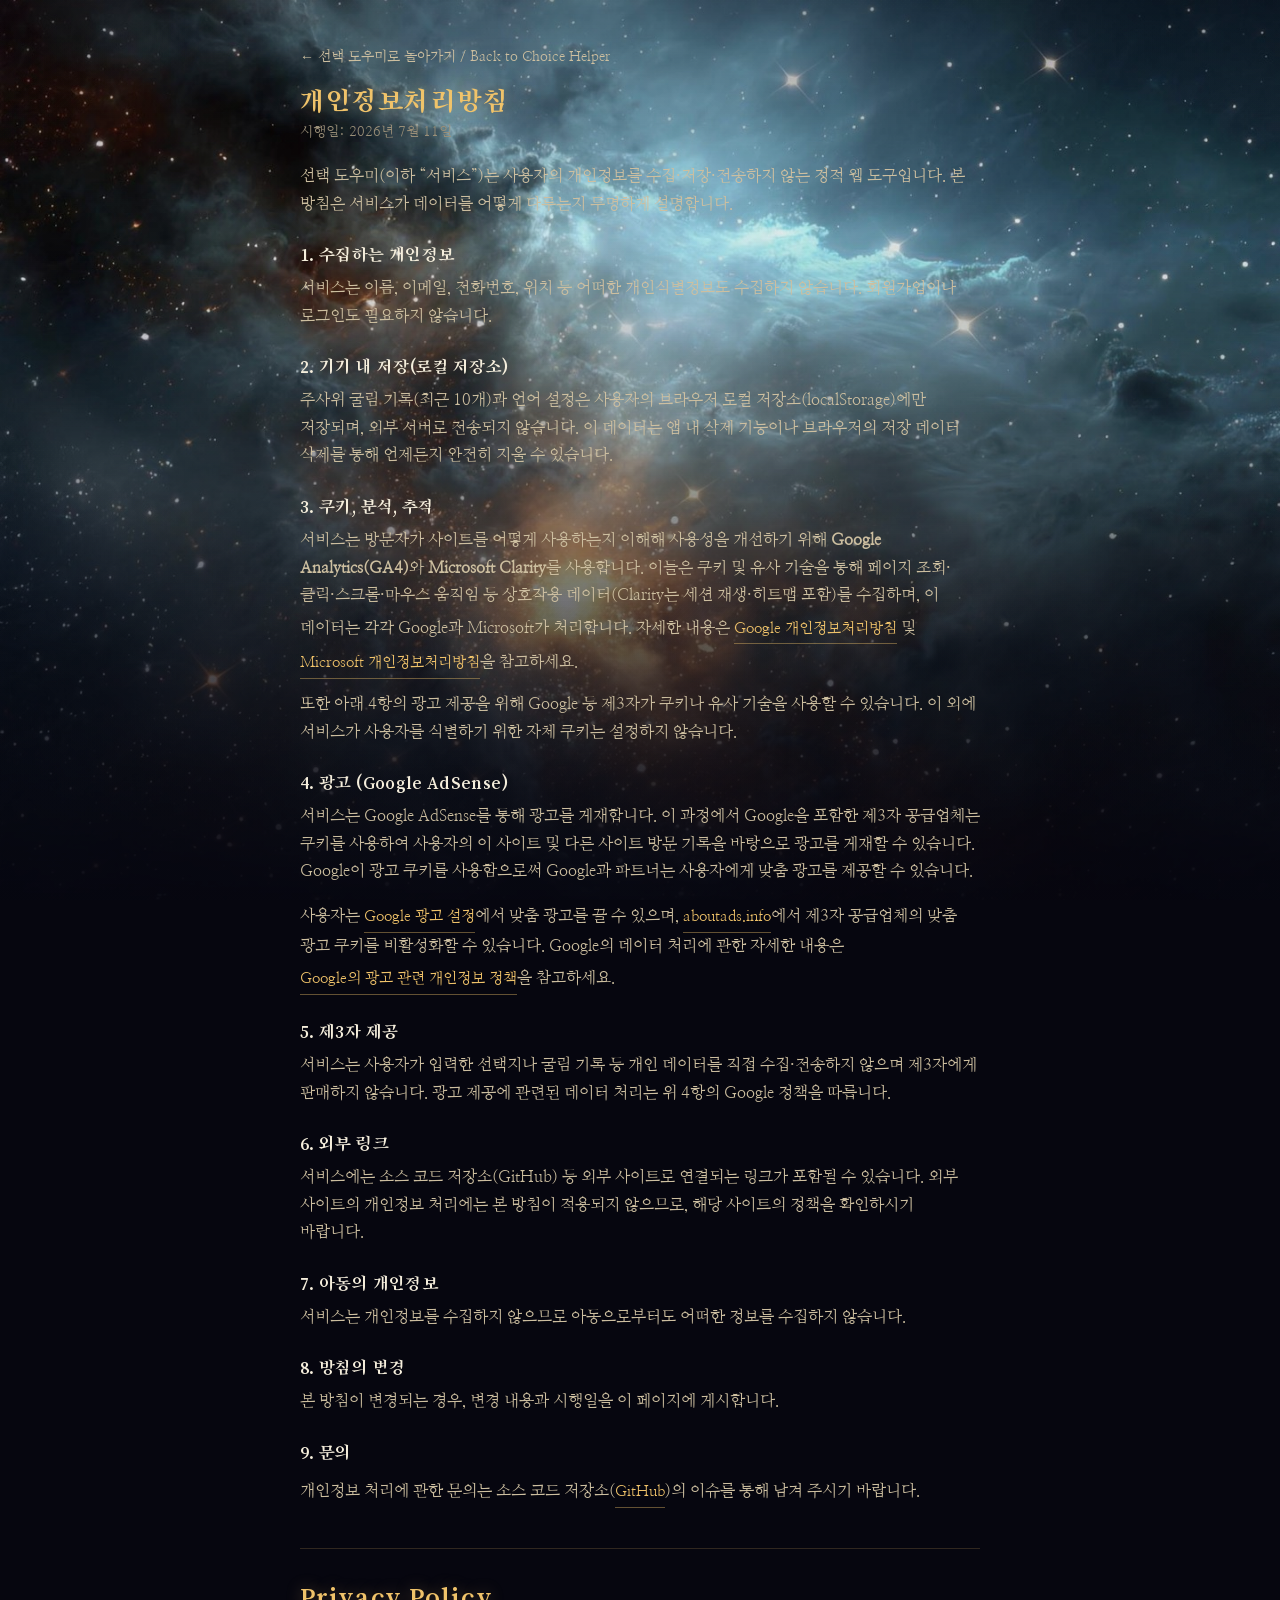
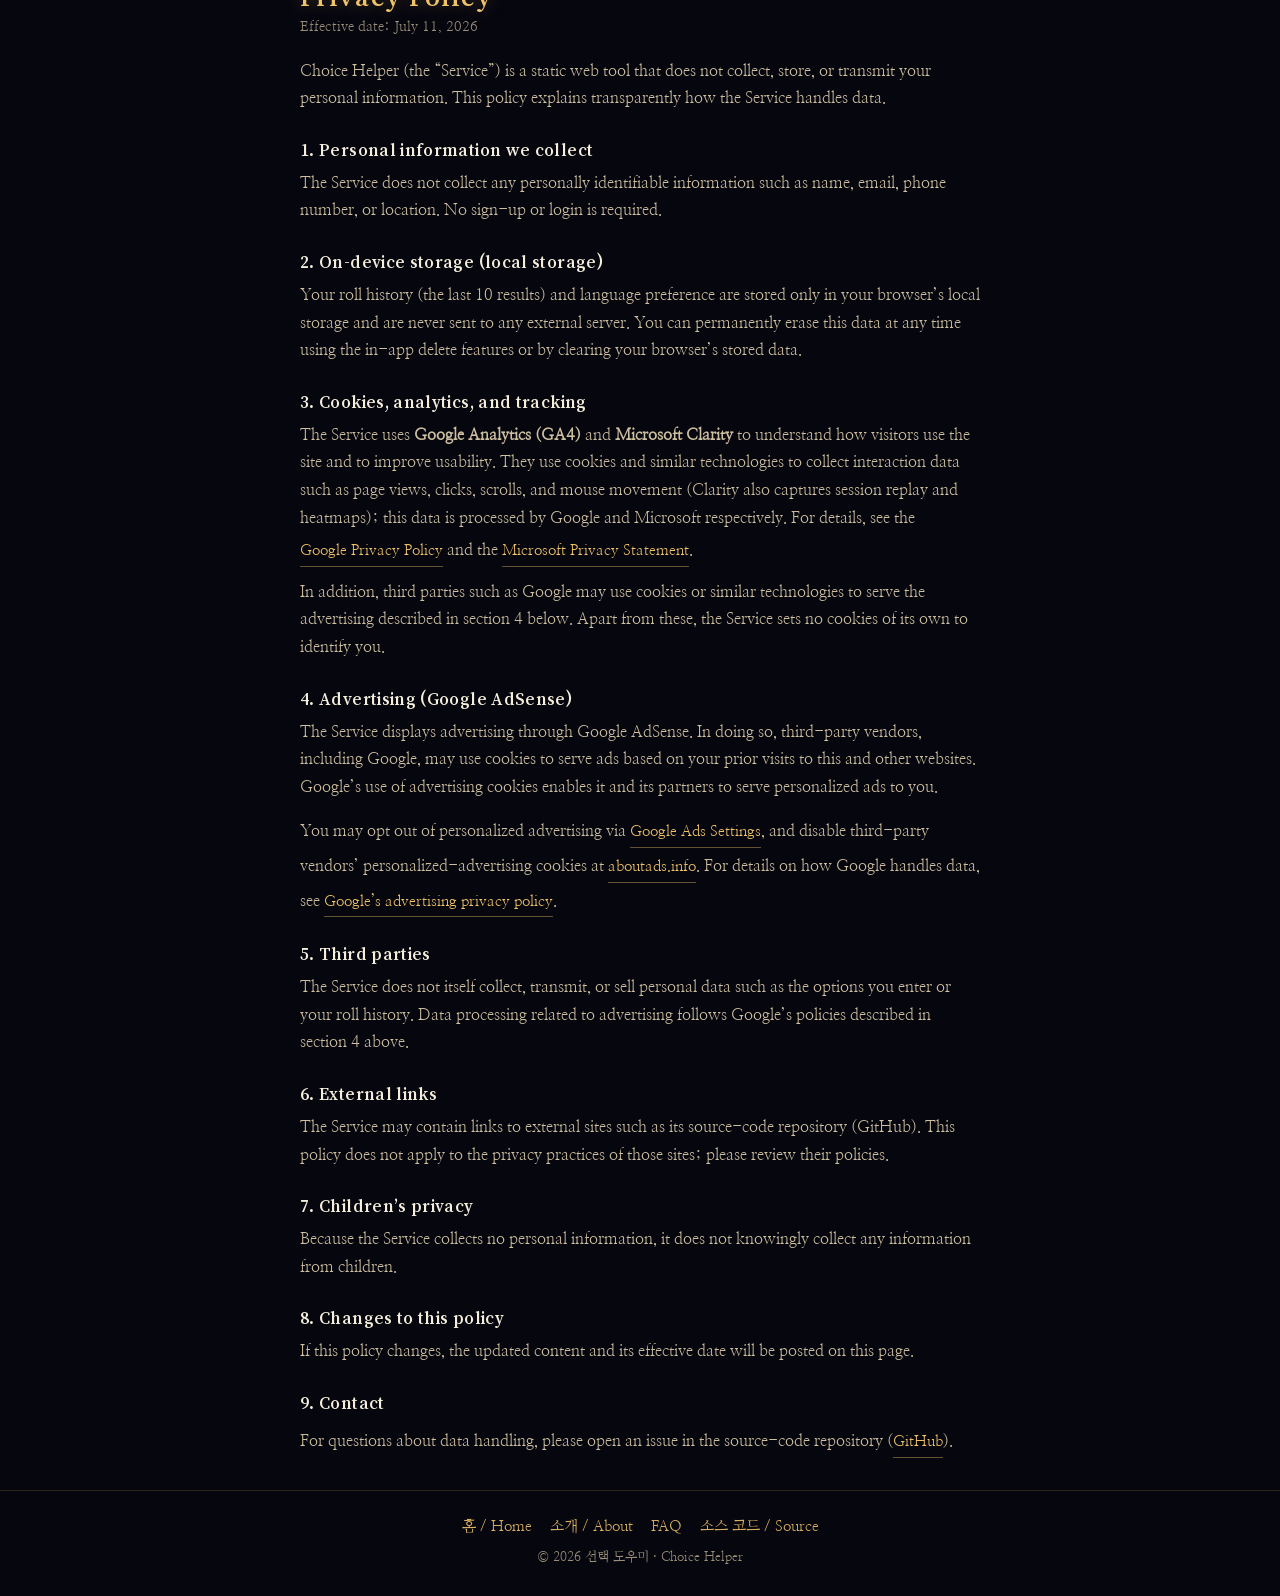
==== commit 363dbe50: "Add Google Analytics (GA4 gtag.js, owner-directed) + update privacy disclosures - Add gtag.js (G-TR5" ====
--- a/privacy.html
+++ b/privacy.html
@@ -4,6 +4,14 @@
   <meta charset="UTF-8">
   <meta name="viewport" content="width=device-width, initial-scale=1.0, viewport-fit=cover">
   <meta name="theme-color" content="#0c0a1a">
+  <!-- Google tag (gtag.js) — GA4 분석(소유자 지시) -->
+  <script async src="https://www.googletagmanager.com/gtag/js?id=G-TR5GBCYV1H"></script>
+  <script>
+    window.dataLayer = window.dataLayer || [];
+    function gtag(){dataLayer.push(arguments);}
+    gtag('js', new Date());
+    gtag('config', 'G-TR5GBCYV1H');
+  </script>
   <title>개인정보처리방침 · 선택 도우미</title>
   <meta name="description" content="선택 도우미 개인정보처리방침 — 저희가 직접 수집하는 개인정보는 없으며, 기록과 설정은 기기에만 저장됩니다. 광고는 Google AdSense를 통해 게재됩니다.">
   <!-- Google AdSense (소유자 지시로 게재) -->
@@ -37,7 +45,7 @@
       <p class="info-text">주사위 굴림 기록(최근 10개)과 언어 설정은 사용자의 브라우저 로컬 저장소(localStorage)에만 저장되며, 외부 서버로 전송되지 않습니다. 이 데이터는 앱 내 삭제 기능이나 브라우저의 저장 데이터 삭제를 통해 언제든지 완전히 지울 수 있습니다.</p>
 
       <h2 class="doc-h2">3. 쿠키, 분석, 추적</h2>
-      <p class="info-text">서비스는 방문자가 사이트를 어떻게 사용하는지 이해해 사용성을 개선하기 위해 <strong>Microsoft Clarity</strong>를 사용합니다. Clarity는 쿠키 및 유사 기술을 통해 페이지 조회·클릭·스크롤·마우스 움직임 등 상호작용과 세션 재생(session replay)·히트맵 데이터를 수집하며, 이 데이터는 Microsoft가 처리합니다. 자세한 내용은 <a class="info-link" href="https://privacy.microsoft.com/privacystatement" target="_blank" rel="noopener">Microsoft 개인정보처리방침</a>을 참고하세요.</p>
+      <p class="info-text">서비스는 방문자가 사이트를 어떻게 사용하는지 이해해 사용성을 개선하기 위해 <strong>Google Analytics(GA4)</strong>와 <strong>Microsoft Clarity</strong>를 사용합니다. 이들은 쿠키 및 유사 기술을 통해 페이지 조회·클릭·스크롤·마우스 움직임 등 상호작용 데이터(Clarity는 세션 재생·히트맵 포함)를 수집하며, 이 데이터는 각각 Google과 Microsoft가 처리합니다. 자세한 내용은 <a class="info-link" href="https://policies.google.com/privacy" target="_blank" rel="noopener">Google 개인정보처리방침</a> 및 <a class="info-link" href="https://privacy.microsoft.com/privacystatement" target="_blank" rel="noopener">Microsoft 개인정보처리방침</a>을 참고하세요.</p>
       <p class="info-text">또한 아래 4항의 광고 제공을 위해 Google 등 제3자가 쿠키나 유사 기술을 사용할 수 있습니다. 이 외에 서비스가 사용자를 식별하기 위한 자체 쿠키는 설정하지 않습니다.</p>
 
       <h2 class="doc-h2">4. 광고 (Google AdSense)</h2>
@@ -73,7 +81,7 @@
       <p class="info-text" lang="en">Your roll history (the last 10 results) and language preference are stored only in your browser’s local storage and are never sent to any external server. You can permanently erase this data at any time using the in-app delete features or by clearing your browser’s stored data.</p>
 
       <h2 class="doc-h2" lang="en">3. Cookies, analytics, and tracking</h2>
-      <p class="info-text" lang="en">The Service uses <strong>Microsoft Clarity</strong> to understand how visitors use the site and to improve usability. Clarity uses cookies and similar technologies to collect interaction data such as page views, clicks, scrolls, and mouse movement, along with session replay and heatmap data; this data is processed by Microsoft. For details, see the <a class="info-link" href="https://privacy.microsoft.com/privacystatement" target="_blank" rel="noopener">Microsoft Privacy Statement</a>.</p>
+      <p class="info-text" lang="en">The Service uses <strong>Google Analytics (GA4)</strong> and <strong>Microsoft Clarity</strong> to understand how visitors use the site and to improve usability. They use cookies and similar technologies to collect interaction data such as page views, clicks, scrolls, and mouse movement (Clarity also captures session replay and heatmaps); this data is processed by Google and Microsoft respectively. For details, see the <a class="info-link" href="https://policies.google.com/privacy" target="_blank" rel="noopener">Google Privacy Policy</a> and the <a class="info-link" href="https://privacy.microsoft.com/privacystatement" target="_blank" rel="noopener">Microsoft Privacy Statement</a>.</p>
       <p class="info-text" lang="en">In addition, third parties such as Google may use cookies or similar technologies to serve the advertising described in section 4 below. Apart from these, the Service sets no cookies of its own to identify you.</p>
 
       <h2 class="doc-h2" lang="en">4. Advertising (Google AdSense)</h2>
--- a/css/styles.css
+++ b/css/styles.css
@@ -6,6 +6,19 @@
 @font-face {
   font-family: 'Nanum Myeongjo';
   src: url('../fonts/nanum-myeongjo.woff2') format('woff2');
+  font-weight: 400; font-style: normal; font-display: swap;
+}
+/* 디스플레이 세리프 — 송명(OFL, 로컬 번들·서브셋). 고대비·천체 알마낙 톤 */
+@font-face {
+  font-family: 'Song Myung';
+  src: url('../fonts/song-myung.woff2') format('woff2');
+  font-weight: 400; font-style: normal; font-display: swap;
+}
+/* 메인 제목 전용 장식 서체 — Diphylleia(OFL, 한글+Latin, 제목 글자만 서브셋).
+   단일 굵기(400)라 '굵게'는 text-stroke로 합성한다. */
+@font-face {
+  font-family: 'Diphylleia';
+  src: url('../fonts/diphylleia-title.woff2') format('woff2');
   font-weight: 400; font-style: normal; font-display: swap;
 }
 
@@ -34,6 +47,8 @@
   --radius: 18px;
   --shadow: 0 14px 34px rgba(0, 0, 0, 0.5);
   --serif: 'Nanum Myeongjo', "Apple SD Gothic Neo", "Noto Serif KR", serif;
+  /* 디스플레이(제목·눈금 이름·구슬 글리프): 고대비 명조 송명 → 나눔명조 폴백 */
+  --display: 'Song Myung', 'Nanum Myeongjo', "Apple SD Gothic Neo", serif;
   /* 유틸리티(데이터·눈금·눈) 서체: 시스템 모노 — 주사위 표기/천체 좌표 느낌 (외부 로드 없음) */
   --mono: ui-monospace, "SF Mono", "SFMono-Regular", Menlo, "Cascadia Mono", "Roboto Mono", monospace;
 }
@@ -56,14 +71,29 @@
   -webkit-font-smoothing: antialiased;
 }
 
-/* 성운 배경 이미지 (참고 핀 → 로컬 번들). 화면 고정 풀블리드. */
+/* 움직이는 성운 배경 (영상). 화면 고정 풀블리드. */
+.bg-video {
+  position: fixed;
+  inset: 0;
+  width: 100%;
+  height: 100%;
+  object-fit: cover;
+  object-position: center 42%;
+  z-index: -10;
+  pointer-events: none;
+}
+/* 정지 이미지 폴백 (영상 로드 전/실패/모션 최소화). 영상 뒤에 깔림. */
 body::before {
   content: '';
   position: fixed;
   inset: 0;
-  z-index: -10;
+  z-index: -11;
   pointer-events: none;
   background: #06060f url('../assets/bg-nebula.jpg') center 42% / cover no-repeat;
+}
+/* 모션 최소화 선호 시 영상 숨기고 정지 이미지 사용 */
+@media (prefers-reduced-motion: reduce) {
+  .bg-video { display: none; }
 }
 /* 가독성 비네트: 중앙(성운 핵)은 살리고 가장자리·하단은 어둡게 */
 body::after {
@@ -121,18 +151,21 @@
 .app-header { text-align: center; margin-bottom: 24px; }
 
 .app-title {
-  font-family: var(--serif);
-  font-size: 34px;
+  /* 장식 제목: Diphylleia (한글+영문 공통), 굵게는 text-stroke로 합성 */
+  font-family: 'Diphylleia', var(--display);
+  font-size: clamp(46px, 13.5vw, 68px);
   font-weight: 400;
-  line-height: 1.1;
-  margin: 0 0 4px;
-  letter-spacing: 0.06em;
+  line-height: 1.08;
+  margin: 0 0 6px;
+  letter-spacing: 0.01em;
   color: var(--gold);
-  text-shadow: 0 0 18px rgba(240, 195, 106, 0.5), 0 2px 6px rgba(0, 0, 0, 0.5);
+  -webkit-text-stroke: 1.4px var(--gold); /* 단일 굵기 폰트 → 획을 두껍게(굵게) */
+  paint-order: stroke fill;
+  text-shadow: 0 0 22px rgba(240, 195, 106, 0.5), 0 3px 10px rgba(0, 0, 0, 0.55);
 }
 
 .screen-title {
-  font-family: var(--serif);
+  font-family: var(--display);
   font-size: 25px;
   font-weight: 400;
   margin: 0 0 2px;
@@ -226,7 +259,7 @@
 .orb__glyph {
   position: relative;
   z-index: 2;
-  font-family: var(--serif);
+  font-family: var(--display);
   font-size: clamp(29px, 7.6vw, 39px);
   letter-spacing: 0.05em;
   color: #fff3df;
@@ -766,7 +799,7 @@
 .eyebrow::before { content: "✦\00a0\00a0"; opacity: 0.85; }
 
 .info-title {
-  font-family: var(--serif);
+  font-family: var(--display);
   font-size: 23px;
   font-weight: 400;
   margin: 0 0 14px;
@@ -890,7 +923,7 @@
   white-space: nowrap;
 }
 .fate-rung__name {
-  font-family: var(--serif);
+  font-family: var(--display);
   font-size: 16.5px;
   color: var(--ivory);
   letter-spacing: 0.01em;
@@ -995,7 +1028,7 @@
 }
 .doc-back:hover { color: var(--gold); }
 .doc-title {
-  font-family: var(--serif);
+  font-family: var(--display);
   font-size: 28px;
   font-weight: 400;
   letter-spacing: 0.04em;
@@ -1009,7 +1042,7 @@
   color: var(--text-faint);
 }
 .doc-h2 {
-  font-family: var(--serif);
+  font-family: var(--display);
   font-size: 18px;
   font-weight: 400;
   letter-spacing: 0.02em;
